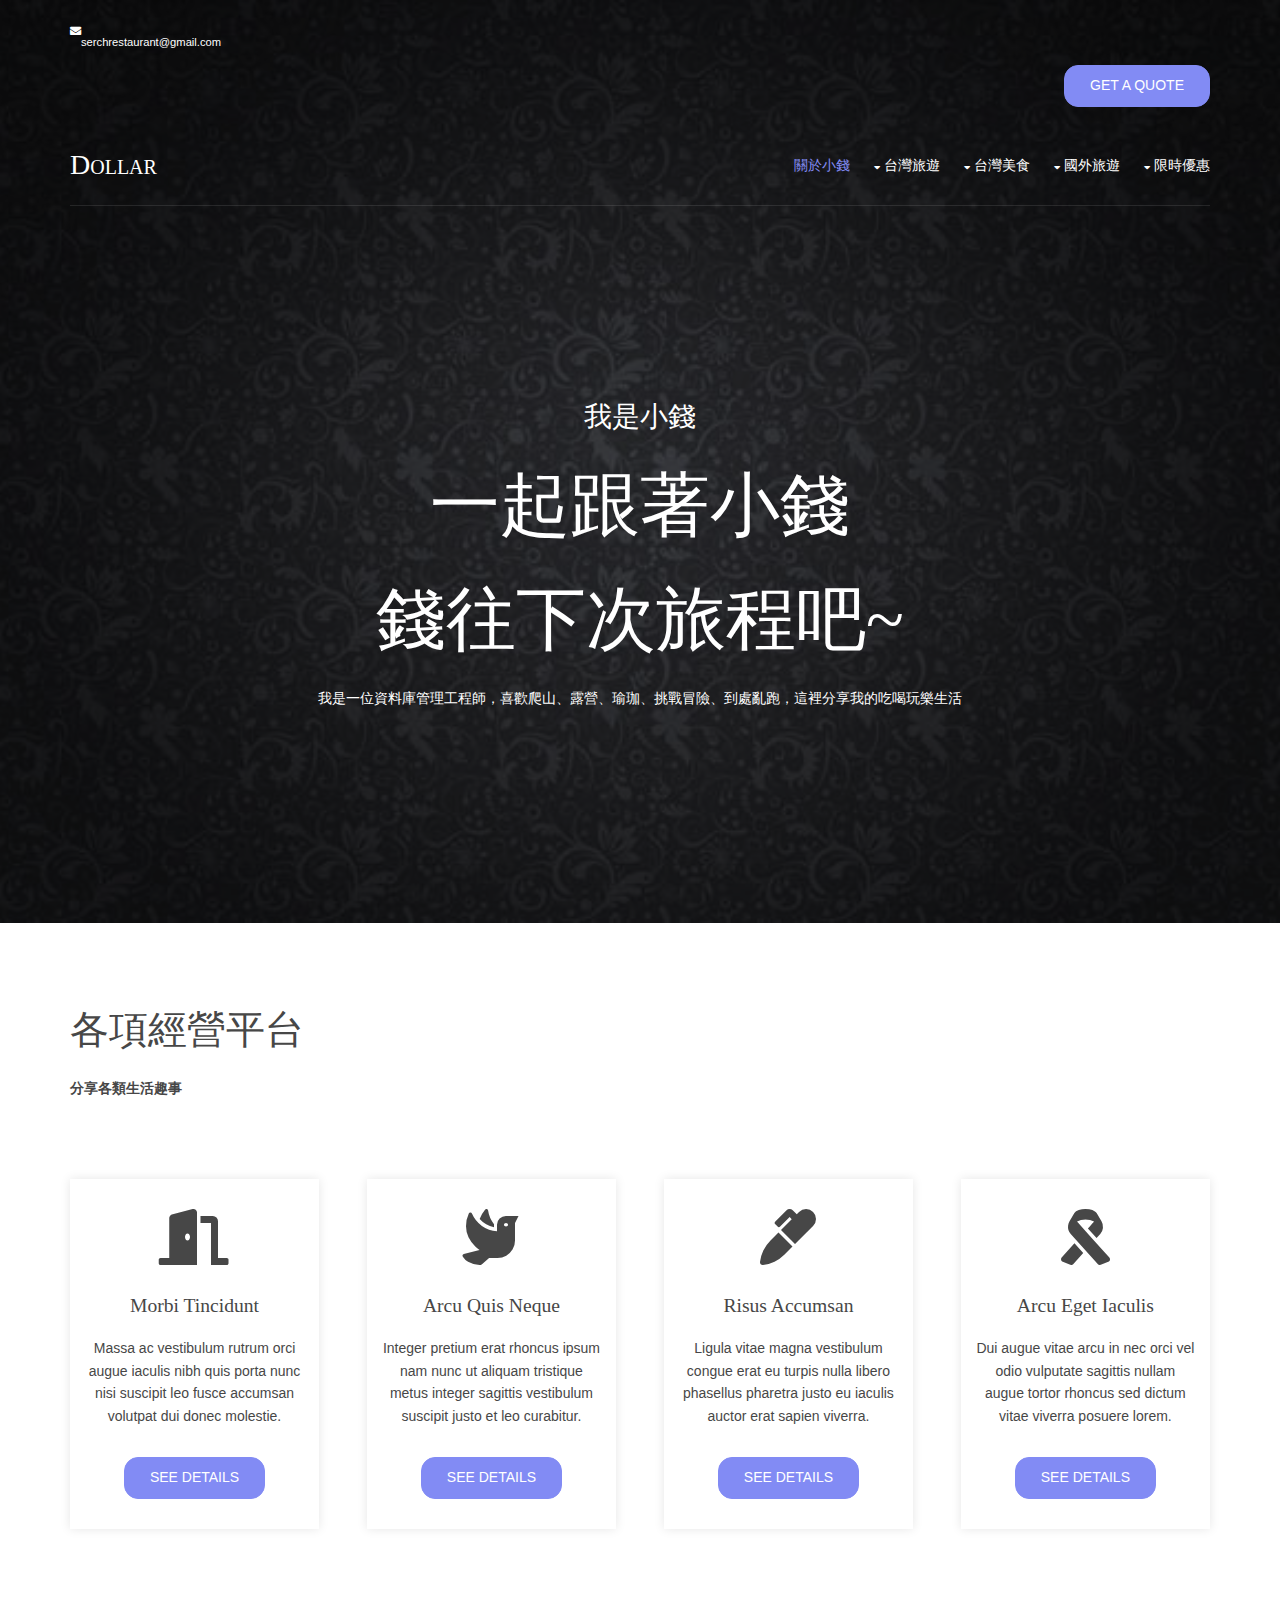
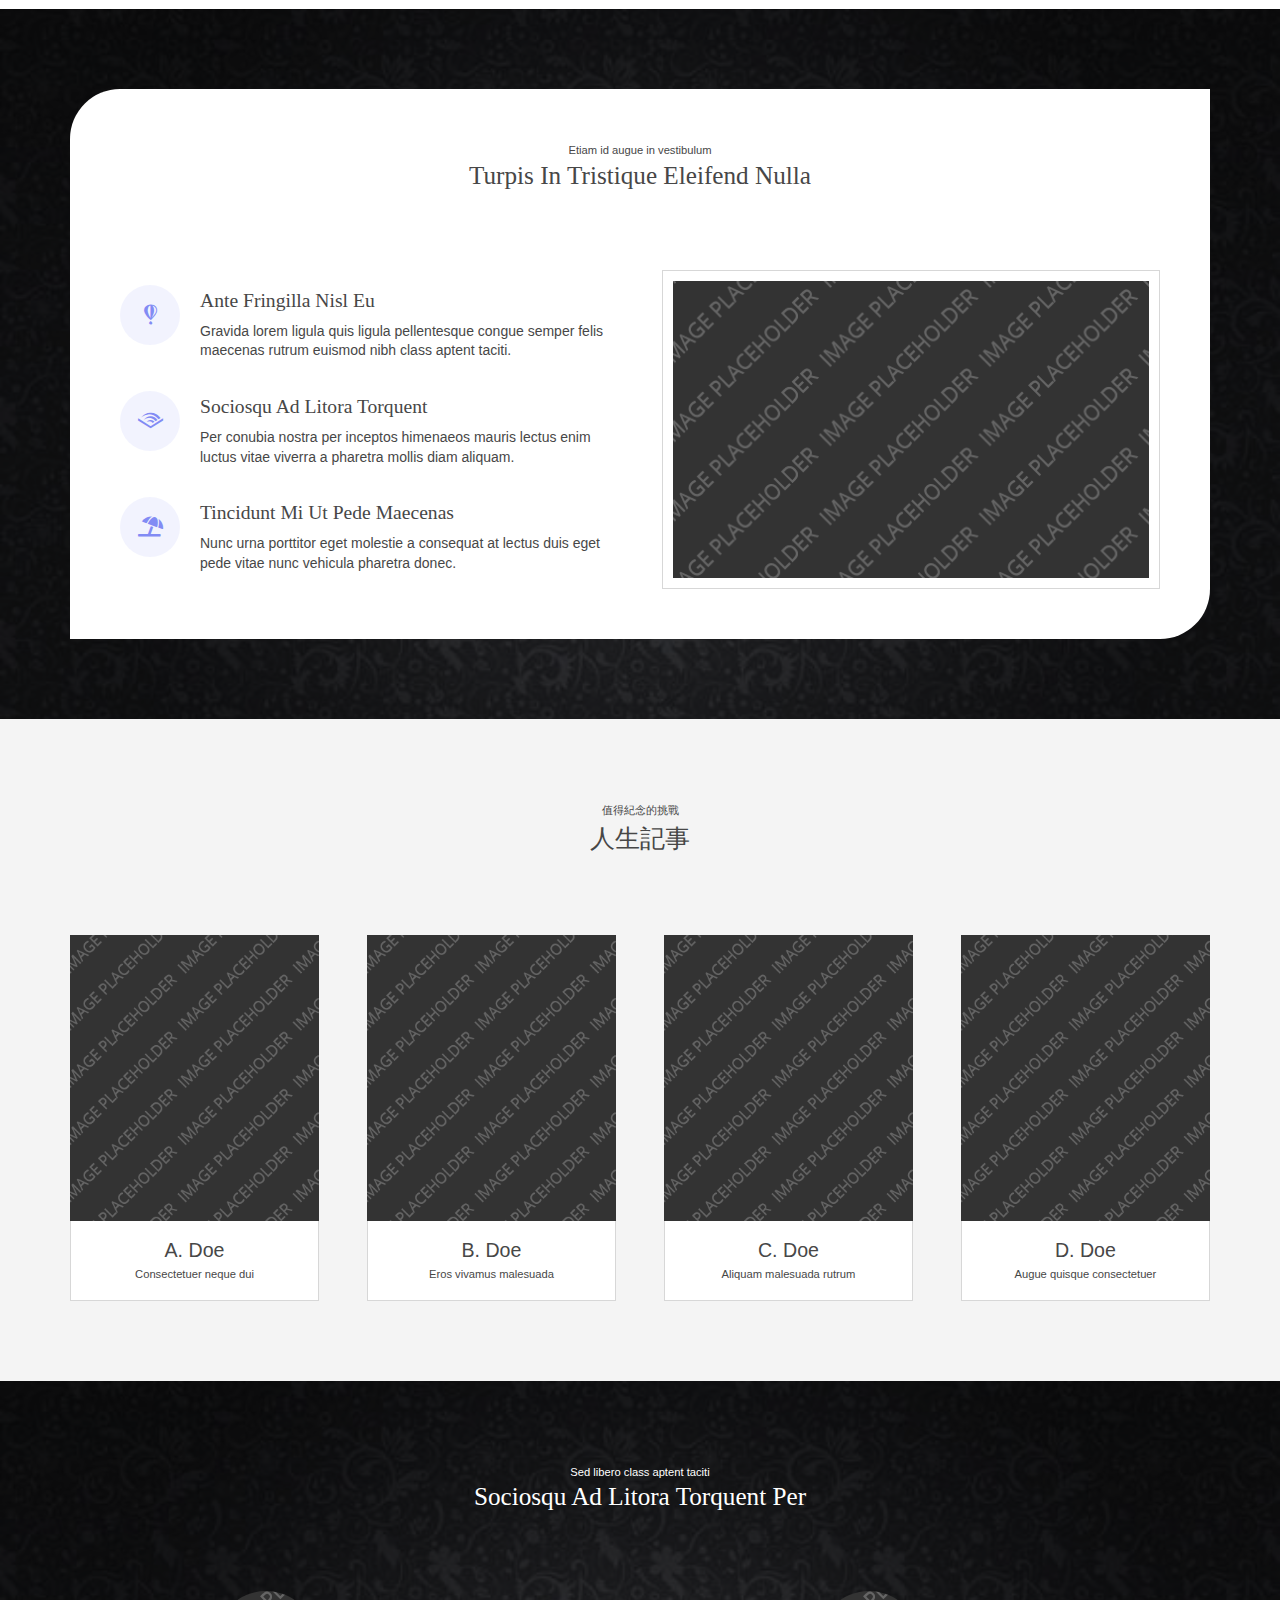
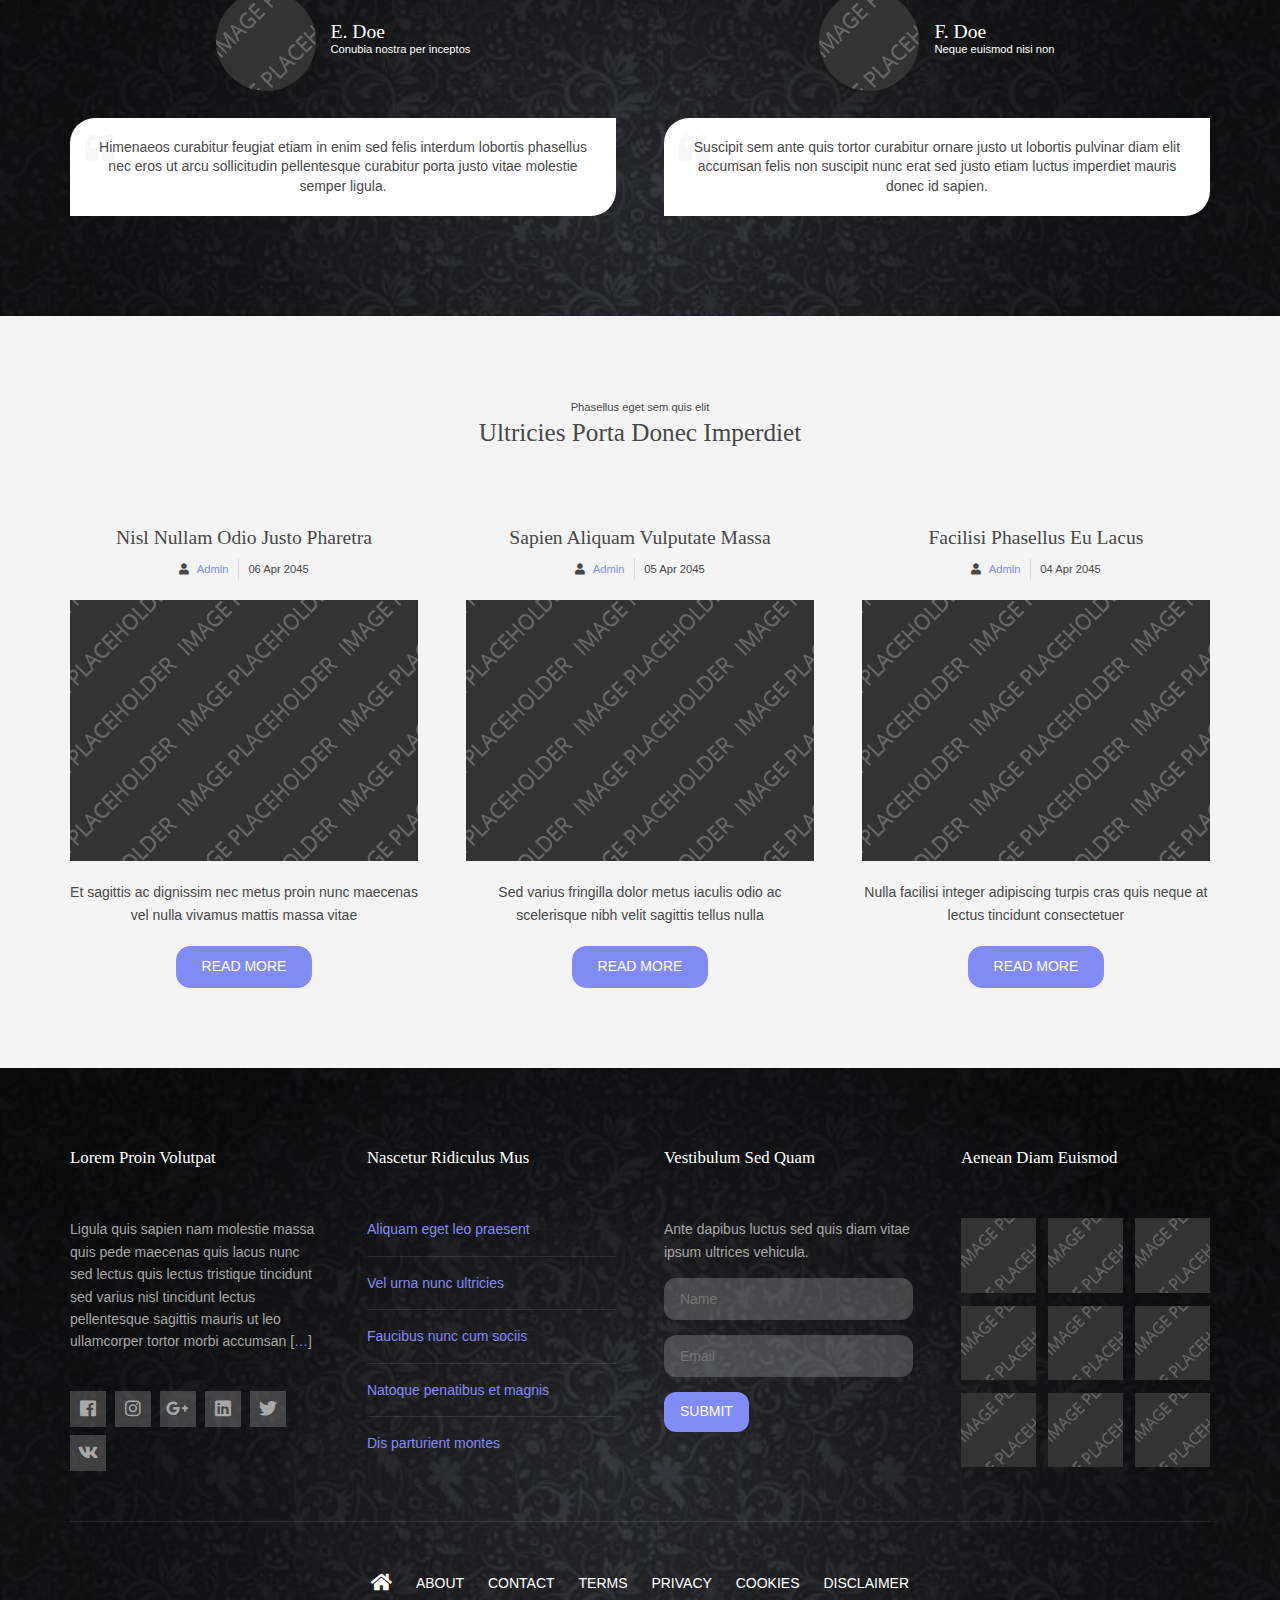
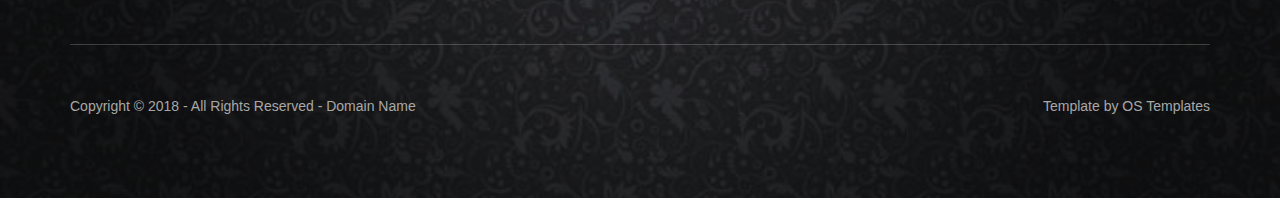
==== index.html @ 734733ab "mail小寫" ====
<!DOCTYPE html>
<!--
Template Name: Yammoe
Author: <a href="https://www.os-templates.com/">OS Templates</a>
Author URI: https://www.os-templates.com/
Copyright: OS-Templates.com
Licence: Free to use under our free template licence terms
Licence URI: https://www.os-templates.com/template-terms
-->
<html lang="">
<!-- To declare your language - read more here: https://www.w3.org/International/questions/qa-html-language-declarations -->
<head>
<title>Dollar</title>
<meta charset="utf-8">
<meta name="viewport" content="width=device-width, initial-scale=1.0, maximum-scale=1.0, user-scalable=no">
<link href="layout/styles/layout.css" rel="stylesheet" type="text/css" media="all">
</head>
<body id="top">
<!-- ################################################################################################ -->
<!-- ################################################################################################ -->
<!-- ################################################################################################ -->
<!-- Top Background Image Wrapper -->
<div class="bgded overlay" style="background-image:url('images/demo/backgrounds/01.png');"> 
  <!-- ################################################################################################ -->
  <div class="wrapper row0">
    <div id="topbar" class="hoc clear"> 
      <!-- ################################################################################################ -->
      <p class="fl_left nospace"><i class="fas fa-envelope"></i> <p style="text-transform:lowercase;">serchrestaurant@gmail.com</p>
      <p class="fl_right nospace"><a class="btn" href="#">Get A Quote</a></p>
      <!-- ################################################################################################ -->
    </div>
  </div>
  <!-- ################################################################################################ -->
  <!-- ################################################################################################ -->
  <!-- ################################################################################################ -->
  <div class="wrapper row1">
    <header id="header" class="hoc clear">
      <div id="logo" class="fl_left"> 
        <!-- ################################################################################################ -->
        <h1><a href="index.html">Dollar</a></h1>
        <!-- ################################################################################################ -->
      </div>
      <nav id="mainav" class="fl_right"> 
        <!-- ################################################################################################ -->
        <ul class="clear">
          <li class="active"><a href="index.html">關於小錢</a></li>
          <li><a class="drop" href="#">台灣旅遊</a>
            <ul>
              <li><a href="pages/gallery.html">Gallery</a></li>
              <li><a href="pages/full-width.html">Full Width</a></li>
              <li><a href="pages/sidebar-left.html">Sidebar Left</a></li>
              <li><a href="pages/sidebar-right.html">Sidebar Right</a></li>
              <li><a href="pages/basic-grid.html">Basic Grid</a></li>
              <li><a href="pages/font-icons.html">Font Icons</a></li>
            </ul>
          </li>
          <li><a class="drop" href="#">台灣美食</a>
            <ul>
              <li><a href="pages/gallery.html">Gallery</a></li>
              <li><a href="pages/full-width.html">Full Width</a></li>
              <li><a href="pages/sidebar-left.html">Sidebar Left</a></li>
              <li><a href="pages/sidebar-right.html">Sidebar Right</a></li>
              <li><a href="pages/basic-grid.html">Basic Grid</a></li>
              <li><a href="pages/font-icons.html">Font Icons</a></li>
            </ul>
          </li>
          <li><a class="drop" href="#">國外旅遊</a>
            <ul>
              <li><a href="pages/gallery.html">Gallery</a></li>
              <li><a href="pages/full-width.html">Full Width</a></li>
              <li><a href="pages/sidebar-left.html">Sidebar Left</a></li>
              <li><a href="pages/sidebar-right.html">Sidebar Right</a></li>
              <li><a href="pages/basic-grid.html">Basic Grid</a></li>
              <li><a href="pages/font-icons.html">Font Icons</a></li>
            </ul>
          </li>
          <li><a class="drop" href="#">限時優惠</a>
            <ul>
              <li><a href="#">Level 2</a></li>
              <li><a class="drop" href="#">Level 2 + Drop</a>
                <ul>
                  <li><a href="#">Level 3</a></li>
                  <li><a href="#">Level 3</a></li>
                  <li><a href="#">Level 3</a></li>
                </ul>
              </li>
              <li><a href="#">Level 2</a></li>
            </ul>
          </li>
          
        </ul>
        <!-- ################################################################################################ -->
      </nav>
    </header>
  </div>
  <!-- ################################################################################################ -->
  <!-- ################################################################################################ -->
  <!-- ################################################################################################ -->
  <div id="pageintro" class="hoc clear"> 
    <!-- ################################################################################################ -->
    <article>
      <p>我是小錢</p>
      <h2 class="heading">一起跟著小錢</h2>
      <h2 class="heading">錢往下次旅程吧~</h2>
      <p>我是一位資料庫管理工程師，喜歡爬山、露營、瑜珈、挑戰冒險、到處亂跑，這裡分享我的吃喝玩樂生活</p>
      
    </article>
    <!-- ################################################################################################ -->
  </div>
  <!-- ################################################################################################ -->
</div>
<!-- End Top Background Image Wrapper -->
<!-- ################################################################################################ -->
<!-- ################################################################################################ -->
<!-- ################################################################################################ -->
<div class="wrapper row3">
  <main class="hoc container clear"> 
    <!-- main body -->
    <!-- ################################################################################################ -->
    <section id="services">
      <h6 class="heading font-x3">各項經營平台</h6>
      <p class="btmspace-80 bold">分享各類生活趣事</p>
      <ul class="nospace group">
        <li class="one_quarter">
          <article><i class="fas fa-door-open fa-4x"></i>
            <h6 class="heading">Morbi tincidunt</h6>
            <p>Massa ac vestibulum rutrum orci augue iaculis nibh quis porta nunc nisi suscipit leo fusce accumsan volutpat dui donec molestie.</p>
            <footer><a class="btn" href="#">See Details</a></footer>
          </article>
        </li>
        <li class="one_quarter">
          <article><i class="fas fa-dove fa-4x"></i>
            <h6 class="heading">Arcu quis neque</h6>
            <p>Integer pretium erat rhoncus ipsum nam nunc ut aliquam tristique metus integer sagittis vestibulum suscipit justo et leo curabitur.</p>
            <footer><a class="btn" href="#">See Details</a></footer>
          </article>
        </li>
        <li class="one_quarter">
          <article><i class="fas fa-marker fa-4x"></i>
            <h6 class="heading">Risus accumsan</h6>
            <p>Ligula vitae magna vestibulum congue erat eu turpis nulla libero phasellus pharetra justo eu iaculis auctor erat sapien viverra.</p>
            <footer><a class="btn" href="#">See Details</a></footer>
          </article>
        </li>
        <li class="one_quarter">
          <article><i class="fas fa-ribbon fa-4x"></i>
            <h6 class="heading">Arcu eget iaculis</h6>
            <p>Dui augue vitae arcu in nec orci vel odio vulputate sagittis nullam augue tortor rhoncus sed dictum vitae viverra posuere lorem.</p>
            <footer><a class="btn" href="#">See Details</a></footer>
          </article>
        </li>
      </ul>
    </section>
    <!-- ################################################################################################ -->
    <!-- / main body -->
    <div class="clear"></div>
  </main>
</div>
<!-- ################################################################################################ -->
<!-- ################################################################################################ -->
<!-- ################################################################################################ -->
<div class="bgded overlay" style="background-image:url('images/demo/backgrounds/01.png');">
  <section class="hoc container clear">
    <div class="points group"> 
      <!-- ################################################################################################ -->
      <div class="sectiontitle">
        <p class="nospace font-xs">Etiam id augue in vestibulum</p>
        <h6 class="heading font-x2">Turpis in tristique eleifend nulla</h6>
      </div>
      <figure class="one_half first">
        <ul class="nospace clear">
          <li><a href="#"><i class="fab fa-fly"></i></a>
            <h6 class="heading">Ante fringilla nisl eu</h6>
            <p>Gravida lorem ligula quis ligula pellentesque congue semper felis maecenas rutrum euismod nibh class aptent taciti.</p>
          </li>
          <li><a href="#"><i class="fab fa-audible"></i></a>
            <h6 class="heading">Sociosqu ad litora torquent</h6>
            <p>Per conubia nostra per inceptos himenaeos mauris lectus enim luctus vitae viverra a pharetra mollis diam aliquam.</p>
          </li>
          <li><a href="#"><i class="fas fa-umbrella-beach"></i></a>
            <h6 class="heading">Tincidunt mi ut pede maecenas</h6>
            <p>Nunc urna porttitor eget molestie a consequat at lectus duis eget pede vitae nunc vehicula pharetra donec.</p>
          </li>
        </ul>
      </figure>
      <div class="one_half"><a class="imgover" href="#"><img class="borderedbox inspace-10" src="images/demo/480x300.png" alt=""></a></div>
      <!-- ################################################################################################ -->
    </div>
  </section>
</div>
<!-- ################################################################################################ -->
<!-- ################################################################################################ -->
<!-- ################################################################################################ -->
<div class="wrapper row2">
  <section class="hoc container clear"> 
    <!-- ################################################################################################ -->
    <div class="sectiontitle">
      <p class="nospace font-xs">值得紀念的挑戰</p>
      <h6 class="heading font-x2">人生記事</h6>
    </div>
    <ul class="nospace group team sd-third">
      <li class="one_quarter first">
        <figure><a class="imgover" href="#"><img src="images/demo/348x400.png" alt=""></a>
          <figcaption><strong>A. Doe</strong> <em>Consectetuer neque dui</em></figcaption>
        </figure>
      </li>
      <li class="one_quarter">
        <figure><a class="imgover" href="#"><img src="images/demo/348x400.png" alt=""></a>
          <figcaption><strong>B. Doe</strong> <em>Eros vivamus malesuada</em></figcaption>
        </figure>
      </li>
      <li class="one_quarter">
        <figure><a class="imgover" href="#"><img src="images/demo/348x400.png" alt=""></a>
          <figcaption><strong>C. Doe</strong> <em>Aliquam malesuada rutrum</em></figcaption>
        </figure>
      </li>
      <li class="one_quarter">
        <figure><a class="imgover" href="#"><img src="images/demo/348x400.png" alt=""></a>
          <figcaption><strong>D. Doe</strong> <em>Augue quisque consectetuer</em></figcaption>
        </figure>
      </li>
    </ul>
    <!-- ################################################################################################ -->
  </section>
</div>
<!-- ################################################################################################ -->
<!-- ################################################################################################ -->
<!-- ################################################################################################ -->
<div class="bgded overlay" style="background-image:url('images/demo/backgrounds/01.png');">
  <section id="testimonials" class="hoc container clear"> 
    <!-- ################################################################################################ -->
    <div class="sectiontitle">
      <p class="nospace font-xs">Sed libero class aptent taciti</p>
      <h6 class="heading font-x2">Sociosqu ad litora torquent per</h6>
    </div>
    <article class="one_half first">
      <figure class="clear"><img src="images/demo/100x100.png" alt="">
        <figcaption>
          <h6 class="heading">E. Doe</h6>
          <em>Conubia nostra per inceptos</em></figcaption>
      </figure>
      <blockquote>Himenaeos curabitur feugiat etiam in enim sed felis interdum lobortis phasellus nec eros ut arcu sollicitudin pellentesque curabitur porta justo vitae molestie semper ligula.</blockquote>
    </article>
    <article class="one_half">
      <figure class="clear"><img src="images/demo/100x100.png" alt="">
        <figcaption>
          <h6 class="heading">F. Doe</h6>
          <em>Neque euismod nisi non</em></figcaption>
      </figure>
      <blockquote>Suscipit sem ante quis tortor curabitur ornare justo ut lobortis pulvinar diam elit accumsan felis non suscipit nunc erat sed justo etiam luctus imperdiet mauris donec id sapien.</blockquote>
    </article>
    <!-- ################################################################################################ -->
  </section>
</div>
<!-- ################################################################################################ -->
<!-- ################################################################################################ -->
<!-- ################################################################################################ -->
<div class="wrapper row2">
  <section class="hoc container clear"> 
    <!-- ################################################################################################ -->
    <div class="sectiontitle">
      <p class="nospace font-xs">Phasellus eget sem quis elit</p>
      <h6 class="heading font-x2">Ultricies porta donec imperdiet</h6>
    </div>
    <ul id="latest" class="nospace group sd-third">
      <li class="one_third first">
        <article>
          <h6 class="heading">Nisl nullam odio justo pharetra</h6>
          <ul class="nospace meta clear">
            <li><i class="fas fa-user"></i> <a href="#">Admin</a></li>
            <li>
              <time datetime="2045-04-06T08:15+00:00">06 Apr 2045</time>
            </li>
          </ul>
          <figure><a class="imgover" href="#"><img src="images/demo/348x261.png" alt=""></a>
            <figcaption>
              <p>Et sagittis ac dignissim nec metus proin nunc maecenas vel nulla vivamus mattis massa vitae</p>
              <footer><a class="btn" href="#">Read More</a></footer>
            </figcaption>
          </figure>
        </article>
      </li>
      <li class="one_third">
        <article>
          <h6 class="heading">Sapien aliquam vulputate massa</h6>
          <ul class="nospace meta clear">
            <li><i class="fas fa-user"></i> <a href="#">Admin</a></li>
            <li>
              <time datetime="2045-04-05T08:15+00:00">05 Apr 2045</time>
            </li>
          </ul>
          <figure><a class="imgover" href="#"><img src="images/demo/348x261.png" alt=""></a>
            <figcaption>
              <p>Sed varius fringilla dolor metus iaculis odio ac scelerisque nibh velit sagittis tellus nulla</p>
              <footer><a class="btn" href="#">Read More</a></footer>
            </figcaption>
          </figure>
        </article>
      </li>
      <li class="one_third">
        <article>
          <h6 class="heading">Facilisi phasellus eu lacus</h6>
          <ul class="nospace meta clear">
            <li><i class="fas fa-user"></i> <a href="#">Admin</a></li>
            <li>
              <time datetime="2045-04-04T08:15+00:00">04 Apr 2045</time>
            </li>
          </ul>
          <figure><a class="imgover" href="#"><img src="images/demo/348x261.png" alt=""></a>
            <figcaption>
              <p>Nulla facilisi integer adipiscing turpis cras quis neque at lectus tincidunt consectetuer</p>
              <footer><a class="btn" href="#">Read More</a></footer>
            </figcaption>
          </figure>
        </article>
      </li>
    </ul>
    <!-- ################################################################################################ -->
  </section>
</div>
<!-- ################################################################################################ -->
<!-- ################################################################################################ -->
<!-- ################################################################################################ -->
<!-- Bottom Background Image Wrapper -->
<div class="bgded overlay" style="background-image:url('images/demo/backgrounds/01.png');"> 
  <!-- ################################################################################################ -->
  <div class="wrapper row4">
    <footer id="footer" class="hoc clear"> 
      <!-- ################################################################################################ -->
      <div class="group btmspace-50">
        <div class="one_quarter first">
          <h6 class="heading">Lorem proin volutpat</h6>
          <p>Ligula quis sapien nam molestie massa quis pede maecenas quis lacus nunc sed lectus quis lectus tristique tincidunt sed varius nisl tincidunt lectus pellentesque sagittis mauris ut leo ullamcorper tortor morbi accumsan [<a href="#">&hellip;</a>]</p>
          <ul class="faico clear">
            <li><a class="faicon-facebook" href="https://www.facebook.com/dollareat"><i class="fab fa-facebook"></i></a></li>
            <li><a class="faicon-facebook" href="https://www.instagram.com/dollar_eat"><i class="fab fa-instagram"></i></a></li>
            <li><a class="faicon-google-plus" href="#"><i class="fab fa-google-plus-g"></i></a></li>
            <li><a class="faicon-linkedin" href="#"><i class="fab fa-linkedin"></i></a></li>
            <li><a class="faicon-twitter" href="#"><i class="fab fa-twitter"></i></a></li>
            <li><a class="faicon-vk" href="#"><i class="fab fa-vk"></i></a></li>
          </ul>
        </div>
        <div class="one_quarter">
          <h6 class="heading">Nascetur ridiculus mus</h6>
          <ul class="nospace linklist">
            <li><a href="#">Aliquam eget leo praesent</a></li>
            <li><a href="#">Vel urna nunc ultricies</a></li>
            <li><a href="#">Faucibus nunc cum sociis</a></li>
            <li><a href="#">Natoque penatibus et magnis</a></li>
            <li><a href="#">Dis parturient montes</a></li>
          </ul>
        </div>
        <div class="one_quarter">
          <h6 class="heading">Vestibulum sed quam</h6>
          <p class="nospace btmspace-15">Ante dapibus luctus sed quis diam vitae ipsum ultrices vehicula.</p>
          <form action="#" method="post">
            <fieldset>
              <legend>Newsletter:</legend>
              <input class="btmspace-15" type="text" value="" placeholder="Name">
              <input class="btmspace-15" type="text" value="" placeholder="Email">
              <button class="btn" type="submit" value="submit">Submit</button>
            </fieldset>
          </form>
        </div>
        <div class="one_quarter">
          <h6 class="heading">Aenean diam euismod</h6>
          <ul class="nospace clear latestimg">
            <li><a class="imgover" href="#"><img src="images/demo/100x100.png" alt=""></a></li>
            <li><a class="imgover" href="#"><img src="images/demo/100x100.png" alt=""></a></li>
            <li><a class="imgover" href="#"><img src="images/demo/100x100.png" alt=""></a></li>
            <li><a class="imgover" href="#"><img src="images/demo/100x100.png" alt=""></a></li>
            <li><a class="imgover" href="#"><img src="images/demo/100x100.png" alt=""></a></li>
            <li><a class="imgover" href="#"><img src="images/demo/100x100.png" alt=""></a></li>
            <li><a class="imgover" href="#"><img src="images/demo/100x100.png" alt=""></a></li>
            <li><a class="imgover" href="#"><img src="images/demo/100x100.png" alt=""></a></li>
            <li><a class="imgover" href="#"><img src="images/demo/100x100.png" alt=""></a></li>
          </ul>
        </div>
      </div>
      <!-- ################################################################################################ -->
      <hr class="btmspace-50">
      <!-- ################################################################################################ -->
      <nav>
        <ul class="nospace">
          <li><a href="index.html"><i class="fas fa-lg fa-home"></i></a></li>
          <li><a href="#">About</a></li>
          <li><a href="#">Contact</a></li>
          <li><a href="#">Terms</a></li>
          <li><a href="#">Privacy</a></li>
          <li><a href="#">Cookies</a></li>
          <li><a href="#">Disclaimer</a></li>
        </ul>
      </nav>
      <!-- ################################################################################################ -->
    </footer>
  </div>
  <!-- ################################################################################################ -->
  <!-- ################################################################################################ -->
  <!-- ################################################################################################ -->
  <div class="wrapper row5">
    <div id="copyright" class="hoc clear"> 
      <!-- ################################################################################################ -->
      <p class="fl_left">Copyright &copy; 2018 - All Rights Reserved - <a href="#">Domain Name</a></p>
      <p class="fl_right">Template by <a target="_blank" href="https://www.os-templates.com/" title="Free Website Templates">OS Templates</a></p>
      <!-- ################################################################################################ -->
    </div>
  </div>
  <!-- ################################################################################################ -->
</div>
<!-- End Bottom Background Image Wrapper -->
<!-- ################################################################################################ -->
<!-- ################################################################################################ -->
<!-- ################################################################################################ -->
<a id="backtotop" href="#top"><i class="fas fa-chevron-up"></i></a>
<!-- JAVASCRIPTS -->
<script src="layout/scripts/jquery.min.js"></script>
<script src="layout/scripts/jquery.backtotop.js"></script>
<script src="layout/scripts/jquery.mobilemenu.js"></script>
</body>
</html>
---- layout/styles/layout.css ----
@charset "utf-8";
/*
Template Name: Yammoe
Author: <a href="https://www.os-templates.com/">OS Templates</a>
Author URI: https://www.os-templates.com/
Copyright: OS-Templates.com
Licence: Free to use under our free template licence terms
Licence URI: https://www.os-templates.com/template-terms
File: Layout CSS
*/

@import url("fontawesome-free/css/all.css");
@import url("framework.css");

/* Rows
--------------------------------------------------------------------------------------------------------------- */
.row0, .row0 a{}
.row1, .row1 a{}
.row2, .row2 a{}
.row3, .row3 a{}
.row4, .row4 a{}
.row5, .row5 a{}


/* Top Bar
--------------------------------------------------------------------------------------------------------------- */
#topbar{padding:20px 0; font-size:.8rem; text-transform:uppercase;}

#topbar ul li{display:inline-block; margin-right:15px;}
#topbar ul li:last-child{margin-right:0;}
#topbar i{line-height:normal;}


/* Header
--------------------------------------------------------------------------------------------------------------- */
#header{border-bottom:1px solid;}

#header #logo{margin:22px 0 0 0;}
#header #logo h1{margin:0; padding:0; font-size:2rem; font-variant:small-caps;}


/* Page Intro
--------------------------------------------------------------------------------------------------------------- */
#pageintro{padding:200px 0;}

#pageintro article{display:block; max-width:60%; margin:0 auto; text-transform:capitalize; text-align:center;}
#pageintro article p:first-of-type{margin:0 0 30px 0; padding:0; font-size:2rem;}
#pageintro .heading{font-size:5rem;}
#pageintro footer{margin-top:50px;}
#pageintro footer .btn{padding:14px 25px 16px; font-size:1.2rem;}


/* Content Area
--------------------------------------------------------------------------------------------------------------- */
.container{padding:80px 0;}

/* Content */
.container .content{}

.sectiontitle{display:block; max-width:55%; margin:0 auto 80px; text-align:center;}
.sectiontitle *{margin:0;}

/* Services - can be more than four */
#services{}
#services li{margin-bottom:50px;}
#services li:nth-last-child(-n+4){margin-bottom:0;}/* Removes bottom margin from the last line of items - margin is restored in the media queries when items stack */
#services li:nth-child(4n+1){margin-left:0; clear:left;}/* Removes the need to add class="first" */
#services article{display:block; padding:30px 15px; text-align:center;}
#services article *{}
#services article i{margin-bottom:30px;}
#services article .heading{}
#services article p{margin-bottom:30px;}

/* Team */
.team{}
.team li:last-child{margin-bottom:0;}/* Used when elements stack in small viewports */
.team figure{display:block; text-align:center;}
.team figure *{margin:0; padding:0;}
.team figure a{}
.team figure img{}
.team figure figcaption{padding:20px 10px; line-height:1; border:solid; border-width:0 1px 1px 1px;}
.team figure strong{display:block; margin-bottom:8px; font-size:1.4rem; font-weight:400;}
.team figure em{display:block; font-style:normal; font-size:.8rem;}

/* Points */
.points{padding:50px; border-radius:50px 0;}
.points ul{padding-top:15px;}
.points li{position:relative; min-height:60px; margin:0 0 30px 0; padding:5px 0 0 80px; line-height:1;}
.points li:last-child{margin:0;}/* Used when elements stack in small viewports */
.points li i{position:absolute; top:0; left:0; width:60px; height:60px; line-height:60px; font-size:20px; text-align:center; border-radius:50%;}
.points li .heading{margin:0 0 10px 0;}
.points li p{margin:0; line-height:1.4rem;}

/* Testimonials */
#testimonials{}
#testimonials article{text-align:center;}
#testimonials article *{margin:0; padding:0;}
#testimonials article figure{display:inline-block; margin-bottom:20px;}
#testimonials article figure img{float:left; margin-right:15px; border-radius:50%;}
#testimonials article figure figcaption{float:left; margin-top:30px; font-size:1.4rem; text-align:left;}
#testimonials article figure figcaption .heading{font-size:1.4rem;}
#testimonials article figure figcaption em{display:block; margin-top:-5px; font-size:.8rem; font-style:normal;}
#testimonials article blockquote{margin-bottom:20px; padding:20px; border-radius:25px 0;}
#testimonials article blockquote::before{top:15px; left:15px; font-size:30px; line-height:30px;}

/* Latest */
#latest{}
#latest > li:last-child{margin-bottom:0;}/* Used when elements stack in small viewports */
#latest article{text-align:center;}
#latest article .heading{margin:0 0 8px 0;}
#latest article .meta{display:block; margin:0 0 20px 0;}
#latest article .meta li{display:inline-block; margin-right:5px; padding-right:10px; border-right:1px solid red; font-size:.8rem;}
#latest article .meta li:last-child{margin-right:0; padding-right:0; border-right:none;}
#latest article .meta li i{margin-right:5px;}
#latest article figure{}
#latest article figure > a{margin-bottom:20px;}
#latest article figure figcaption{}
#latest article figure figcaption p{margin:0 0 20px 0;}
#latest article figure figcaption footer{}

/* Comments */
#comments ul{margin:0 0 40px 0; padding:0; list-style:none;}
#comments li{margin:0 0 10px 0; padding:15px;}
#comments .avatar{float:right; margin:0 0 10px 10px; padding:3px; border:1px solid;}
#comments address{font-weight:bold;}
#comments time{font-size:smaller;}
#comments .comcont{display:block; margin:0; padding:0;}
#comments .comcont p{margin:10px 5px 10px 0; padding:0;}

#comments form{display:block; width:100%;}
#comments input, #comments textarea{width:100%; padding:10px; border:1px solid;}
#comments textarea{overflow:auto;}
#comments div{margin-bottom:15px;}
#comments input[type="submit"], #comments input[type="reset"]{display:inline-block; width:auto; min-width:150px; margin:0; padding:8px 5px; cursor:pointer;}

/* Sidebar */
.container .sidebar{}

.sidebar .sdb_holder{margin-bottom:50px;}
.sidebar .sdb_holder:last-child{margin-bottom:0;}


/* Footer
--------------------------------------------------------------------------------------------------------------- */
#footer{padding:80px 0 50px;}

#footer .heading{margin-bottom:50px; font-size:1.2rem;}
#footer p + .faico{margin-top:30px;}

#footer input, #footer button{border:1px solid;}
#footer input{display:block; width:100%; padding:12px 15px;}
#footer button{padding:10px 15px 12px; font-size:1rem;}

#footer .linklist li{display:block; margin-bottom:15px; padding:0 0 15px 0; border-bottom:1px solid;}
#footer .linklist li:last-child{margin:0; padding:0; border:none;}
#footer .linklist li::before, #footer .linklist li::after{display:table; content:"";}
#footer .linklist li, #footer .linklist li::after{clear:both;}

#footer .latestimg{}
#footer .latestimg > li{display:inline-block; float:left; width:30%; margin:0 0 5% 5%;}
#footer .latestimg > li:nth-last-child(-n+3){margin-bottom:0;}/* Removes bottom margin from the last three items - margin is restored in the media queries when items stack */
#footer .latestimg > li:nth-child(3n+1){margin-left:0; clear:left;}/* Removes the need to add class="first" */
#footer .latestimg > li img{width:100%;}/* Force the image to resize to take the full space - may have to be changed for tablets, depends on personal preference */
#footer .latestimg > li a.imgover{display:block;}

#footer nav{display:block; text-align:center; text-transform:uppercase;}
#footer nav li{display:inline; margin-right:20px;}
#footer nav li:last-child{margin-right:0;}


/* Copyright
--------------------------------------------------------------------------------------------------------------- */
#copyright{padding:50px 0 80px; border-top:1px solid;}
#copyright *{margin:0; padding:0;}


/* Add roundness to certain items
Settings are all different due to the optical similarity needed for different sized elements
Delete this section if roundness is not wanted / required
--------------------------------------------------------------------------------------------------------------- */
.btn{border-radius:14px;}
#footer input, #footer button{border-radius:12px;}


/* Transition Fade
This gives a smooth transition to "ALL" elements used in the layout - other than the navigation form used in mobile devices
If you don't want it to fade all elements, you have to list the ones you want to be faded individually
Delete it completely to stop fading
--------------------------------------------------------------------------------------------------------------- */
*, *::before, *::after{transition:all .3s ease-in-out;}
#mainav form *{transition:none !important;}


/* ------------------------------------------------------------------------------------------------------------ */
/* ------------------------------------------------------------------------------------------------------------ */
/* ------------------------------------------------------------------------------------------------------------ */
/* ------------------------------------------------------------------------------------------------------------ */
/* ------------------------------------------------------------------------------------------------------------ */


/* Navigation
--------------------------------------------------------------------------------------------------------------- */
nav ul, nav ol{margin:0; padding:0; list-style:none;}

#mainav, #breadcrumb, .sidebar nav{line-height:normal;}
#mainav .drop::after, #mainav li li .drop::after, #breadcrumb li a::after, .sidebar nav a::after{position:absolute; font-family:"Font Awesome 5 Free"; font-weight:900; font-size:10px; line-height:10px;}

/* Top Navigation */
#mainav{}
#mainav ul{text-transform:uppercase;}
#mainav ul ul{position:absolute; width:180px; text-transform:none; z-index:9999;}
#mainav ul ul ul{left:180px; top:0;}
#mainav li{display:inline-block; position:relative; margin:0 15px 0 0; padding:0;}
#mainav li:last-child{margin-right:0;}
#mainav li li{width:100%; margin:0;}
#mainav li a{display:block; padding:30px 0;}
#mainav li li a{border:solid; border-width:0 0 1px 0;}
#mainav .drop{padding-left:15px;}
#mainav li li a, #mainav li li .drop{display:block; margin:0; padding:10px 15px;}
#mainav .drop::after, #mainav li li .drop::after{content:"\f0d7";}
#mainav .drop::after{top:35px; left:5px;}
#mainav li li .drop::after{top:15px; left:5px;}
#mainav ul ul{visibility:hidden; opacity:0;}
#mainav ul li:hover > ul{visibility:visible; opacity:1;}

#mainav form{display:none; width:100%; margin:0; padding:0;}
#mainav form select, #mainav form select option{display:block; cursor:pointer; outline:none;}
#mainav form select{width:100%; padding:5px; border:1px solid;}
#mainav form select option{margin:5px; padding:0; border:none;}

/* Breadcrumb */
#breadcrumb{padding:150px 0 30px; text-align:right;}
#breadcrumb ul{margin:0; padding:0; list-style:none; text-transform:uppercase;}
#breadcrumb li{display:inline-block; margin:0 6px 0 0; padding:0;}
#breadcrumb li a{display:block; position:relative; margin:0; padding:0 12px 0 0; font-size:12px;}
#breadcrumb li a::after{top:4px; right:0; content:"\f0da";}
#breadcrumb li:last-child a{margin:0; padding:0;}
#breadcrumb li:last-child a::after{display:none;}
#breadcrumb .heading{margin:0; font-size:2rem;}

/* Sidebar Navigation */
.sidebar nav{display:block; width:100%;}
.sidebar nav li{margin:0 0 3px 0; padding:0;}
.sidebar nav a{display:block; position:relative; margin:0; padding:5px 10px 5px 15px; text-decoration:none; border:solid; border-width:0 0 1px 0;}
.sidebar nav a::after{top:10px; left:5px; content:"\f0da";}
.sidebar nav ul ul a{padding-left:35px;}
.sidebar nav ul ul a::after{left:25px;}
.sidebar nav ul ul ul a{padding-left:55px;}
.sidebar nav ul ul ul a::after{left:45px;}

/* Pagination */
.pagination{display:block; width:100%; text-align:center; clear:both;}
.pagination li{display:inline-block; margin:0 2px 0 0;}
.pagination li:last-child{margin-right:0;}
.pagination a, .pagination strong{display:block; padding:8px 11px; border:1px solid; background-clip:padding-box; font-weight:normal;}

/* Back to Top */
#backtotop{z-index:999; display:inline-block; position:fixed; visibility:hidden; bottom:20px; right:20px; width:36px; height:36px; line-height:36px; font-size:16px; text-align:center; opacity:.2;}
#backtotop i{display:block; width:100%; height:100%; line-height:inherit;}
#backtotop.visible{visibility:visible; opacity:.5;}
#backtotop:hover{opacity:1;}


/* Tables
--------------------------------------------------------------------------------------------------------------- */
table, th, td{border:1px solid; border-collapse:collapse; vertical-align:top;}
table, th{table-layout:auto;}
table{width:100%; margin-bottom:15px;}
th, td{padding:5px 8px;}
td{border-width:0 1px;}


/* Gallery
--------------------------------------------------------------------------------------------------------------- */
#gallery{display:block; width:100%; margin-bottom:50px;}
#gallery figure figcaption{display:block; width:100%; clear:both;}
#gallery li{margin-bottom:30px;}


/* Font Awesome Social Icons
--------------------------------------------------------------------------------------------------------------- */
.faico{margin:0; padding:0; list-style:none;}
.faico li{display:inline-block; margin:8px 5px 0 0; padding:0; line-height:normal;}
.faico li:last-child{margin-right:0;}
.faico a{display:inline-block; width:36px; height:36px; line-height:36px; font-size:18px; text-align:center;}

.faico a{color:inherit; background-color:rgba(255,255,255,.2);}
.faico a:hover{color:#FFFFFF;}

.faicon-dribble:hover{background-color:#EA4C89;}
.faicon-facebook:hover{background-color:#3B5998;}
.faicon-google-plus:hover{background-color:#DB4A39;}
.faicon-linkedin:hover{background-color:#0E76A8;}
.faicon-twitter:hover{background-color:#00ACEE;}
.faicon-vk:hover{background-color:#4E658E;}


/* ------------------------------------------------------------------------------------------------------------ */
/* ------------------------------------------------------------------------------------------------------------ */
/* ------------------------------------------------------------------------------------------------------------ */
/* ------------------------------------------------------------------------------------------------------------ */
/* ------------------------------------------------------------------------------------------------------------ */


/* Colours
--------------------------------------------------------------------------------------------------------------- */
body{color:#A8A8A8; background-color:#202020/* Fallback incase a background image doesn't load */;}
a{color:#828BF4;}
a:active, a:focus{background:transparent !important;}/* IE10 + 11 Bugfix - prevents grey background */
hr, .borderedbox{border-color:#D7D7D7;}
label span{color:#FF0000; background-color:inherit;}
input:focus, textarea:focus, *:required:focus{border-color:#828BF4 !important;}

.overlay{color:#FFFFFF; background-color:inherit;}
.overlay::after{color:inherit; background-color:rgba(0,0,0,.55);}
.overlay.light{color:#474747;}
.overlay.light::after{background-color:rgba(255,255,255,.7);}

.btn, .btn.inverse:hover{color:#FFFFFF; background-color:#828BF4; border-color:#828BF4;}
.btn:hover, .btn.inverse{color:inherit; background-color:transparent; border-color:inherit;}

.imgover:hover::before{background-color:rgba(130,139,244,.3);/* #828BF4 */}
.imgover, .imgover:hover::after{color:#FFFFFF;}


/* Rows */
.row0, .row0 a{}
.row1, .row1 a{}
.row2{color:#474747; background-color:#F4F4F4;}
.row3{color:#474747; background-color:#FFFFFF;}
.row4{color:#A8A8A8;}
.row5, .row5 a{color:#A8A8A8;}


/* Header */
#header{border-color:rgba(255,255,255,.1);}
#header #logo a{color:inherit;}


/* Page Intro */
#pageintro{color:#FFFFFF;}


/* Content */
#services article{color:#474747; background-color:#FFFFFF; box-shadow:0px 0px 10px rgba(0,0,0,.1);}

.points{color:#474747; background-color:#FFFFFF;}
.points li a i{color:inherit; background-color:rgba(130,139,244,.1)/* #828BF4 */;}
.points li:hover a i{color:#FFFFFF; background-color:#828BF4;}

.team figure figcaption{color:#474747; background-color:#FFFFFF; border-color:#D7D7D7;}

#testimonials article blockquote{color:#474747; background-color:#FFFFFF;}
#testimonials article blockquote::before{color:rgba(0,0,0,.05);}

#latest article .meta li{border-color:rgba(0,0,0,.1);}


/* Footer */
#footer .heading{color:#FFFFFF;}
#footer hr, #footer .borderedbox, #footer .linklist li{border-color:rgba(255,255,255,.1);}

#footer input, #footer button{border-color:transparent;}
#footer input{color:#FFFFFF; background-color:rgba(255,255,255,.2);}
#footer input:focus{background-color:#828BF4;}
#footer button{color:#FFFFFF; background-color:#828BF4;}
#footer button:hover{color:inherit; background-color:transparent; border-color:inherit;}

#footer nav a{color:#FFFFFF;}
#footer nav a:hover{color:#828BF4;}


/* Copyright */
#copyright{border-color:rgba(255,255,255,.2);}


/* Navigation */
#mainav li a{color:inherit;}
#mainav .active a, #mainav a:hover, #mainav li:hover > a{color:#828BF4; background-color:inherit;}
#mainav li li a, #mainav .active li a{color:#FFFFFF; background-color:rgba(130,139,244,.5); border-color:rgba(130,139,244,.5);/* #828BF4 */}
#mainav li li:hover > a, #mainav .active .active > a{color:#FFFFFF; background-color:#828BF4;}
#mainav form select{color:#474747; background-color:#FFFFFF; border-color:#D7D7D7;}

#breadcrumb *{color:#FFFFFF; background-color:inherit;}
#breadcrumb li:last-child a{color:#828BF4;}

.container .sidebar nav a{color:inherit; border-color:#D7D7D7;}
.container .sidebar nav a:hover{color:#828BF4;}

.pagination a, .pagination strong{border-color:#D7D7D7;}
.pagination .current *{color:#FFFFFF; background-color:#828BF4;}

#backtotop{color:#FFFFFF; background-color:#828BF4;}


/* Tables + Comments */
table, th, td, #comments .avatar, #comments input, #comments textarea{border-color:#D7D7D7;}
th{color:#FFFFFF; background-color:#373737;}
tr, #comments li, #comments input[type="submit"], #comments input[type="reset"]{color:inherit; background-color:#FBFBFB;}
tr:nth-child(even), #comments li:nth-child(even){color:inherit; background-color:#F7F7F7;}
table a, #comments a{background-color:inherit;}


/* ------------------------------------------------------------------------------------------------------------ */
/* ------------------------------------------------------------------------------------------------------------ */
/* ------------------------------------------------------------------------------------------------------------ */
/* ------------------------------------------------------------------------------------------------------------ */
/* ------------------------------------------------------------------------------------------------------------ */


/* Media Queries
--------------------------------------------------------------------------------------------------------------- */
@-ms-viewport{width:device-width;}


/* Max Wrapper Width - Laptop, Desktop etc.
--------------------------------------------------------------------------------------------------------------- */
@media screen and (min-width:1140px){
	.hoc{max-width:1140px;}
}

@media screen and (min-width:978px) and (max-width:1140px){
	.hoc{max-width:95%;}
}


/* Mobile Devices
--------------------------------------------------------------------------------------------------------------- */
@media screen and (max-width:978px){
	.hoc{max-width:90%;}

	#topbar{}

	#header{padding:30px 0;}
	#header #logo{margin-top:0;}

	#mainav{}
	#mainav ul{display:none;}
	#mainav form{display:block; margin-top:2px;}

	#breadcrumb{}

	.container{}
	#comments input[type="reset"]{margin-top:10px;}
	.pagination li{display:inline-block; margin:0 5px 5px 0;}

	#footer{}

	#copyright{}
	#copyright p:first-of-type{margin-bottom:10px;}
}

@media screen and (max-width:750px){
	.imgl, .imgr{display:inline-block; float:none; margin:0 0 10px 0;}
	.fl_left, .fl_right{display:block; float:none;}
	.group .group > *:last-child, .clear .clear > *:last-child, .clear .group > *:last-child, .group .clear > *:last-child{margin-bottom:0;}/* Experimental - Needs more testing in different situations, stops double margin when stacking */
	.one_half, .one_third, .two_third, .one_quarter, .two_quarter, .three_quarter{display:block; float:none; width:auto; margin:0 0 30px 0;}

	#topbar, #header{text-align:center;}
	#header #logo{margin:0 0 15px 0;}

	#breadcrumb{text-align:left;}

	#pageintro article{max-width:none;}
	#pageintro .heading{margin-bottom:20px; font-size:2.5rem;}

	.sectiontitle{max-width:none;}
	.sd-third > li{max-width:348px;}/* Restrict the width to the one_third grid element in smaller devices */

	#services li:nth-last-child(-n+4){margin-bottom:50px;}
	#services li:last-child{margin-bottom:0;}
	.team li, #latest > li{margin:0 auto 50px;}
	.points ul{padding-top:0;}

	#footer{}
	#footer .latestimg > li, #footer .latestimg > li:nth-last-child(-n+3){display:inline-block; float:none; width:auto; margin:0 5% 5% 0;}
	#footer .latestimg > li:last-child{margin-bottom:0;}
	#footer .latestimg > li img{width:auto;}
}

@media screen and (max-width:450px){
	.points{padding:35px 25px; border-radius:25px 0;}
	.points li{padding:0;}
	.points li i{position:relative; top:inherit; left:inherit; margin-bottom:20px;}

	#testimonials article figure img{float:none; margin:0 0 20px 0;}
	#testimonials article figure figcaption{float:none; margin:0; text-align:center;}
}

/* Other
--------------------------------------------------------------------------------------------------------------- */
@media screen and (max-width:650px){
	.scrollable{display:block; width:100%; margin:0 0 30px 0; padding:0 0 15px 0; overflow:auto; overflow-x:scroll;}
	.scrollable table{margin:0; padding:0; white-space:nowrap;}

	.inline li{display:block; margin-bottom:10px;}
	.pushright li{margin-right:0;}

	.font-x2{font-size:1.6rem;}
	.font-x3{font-size:1.8rem;}
}
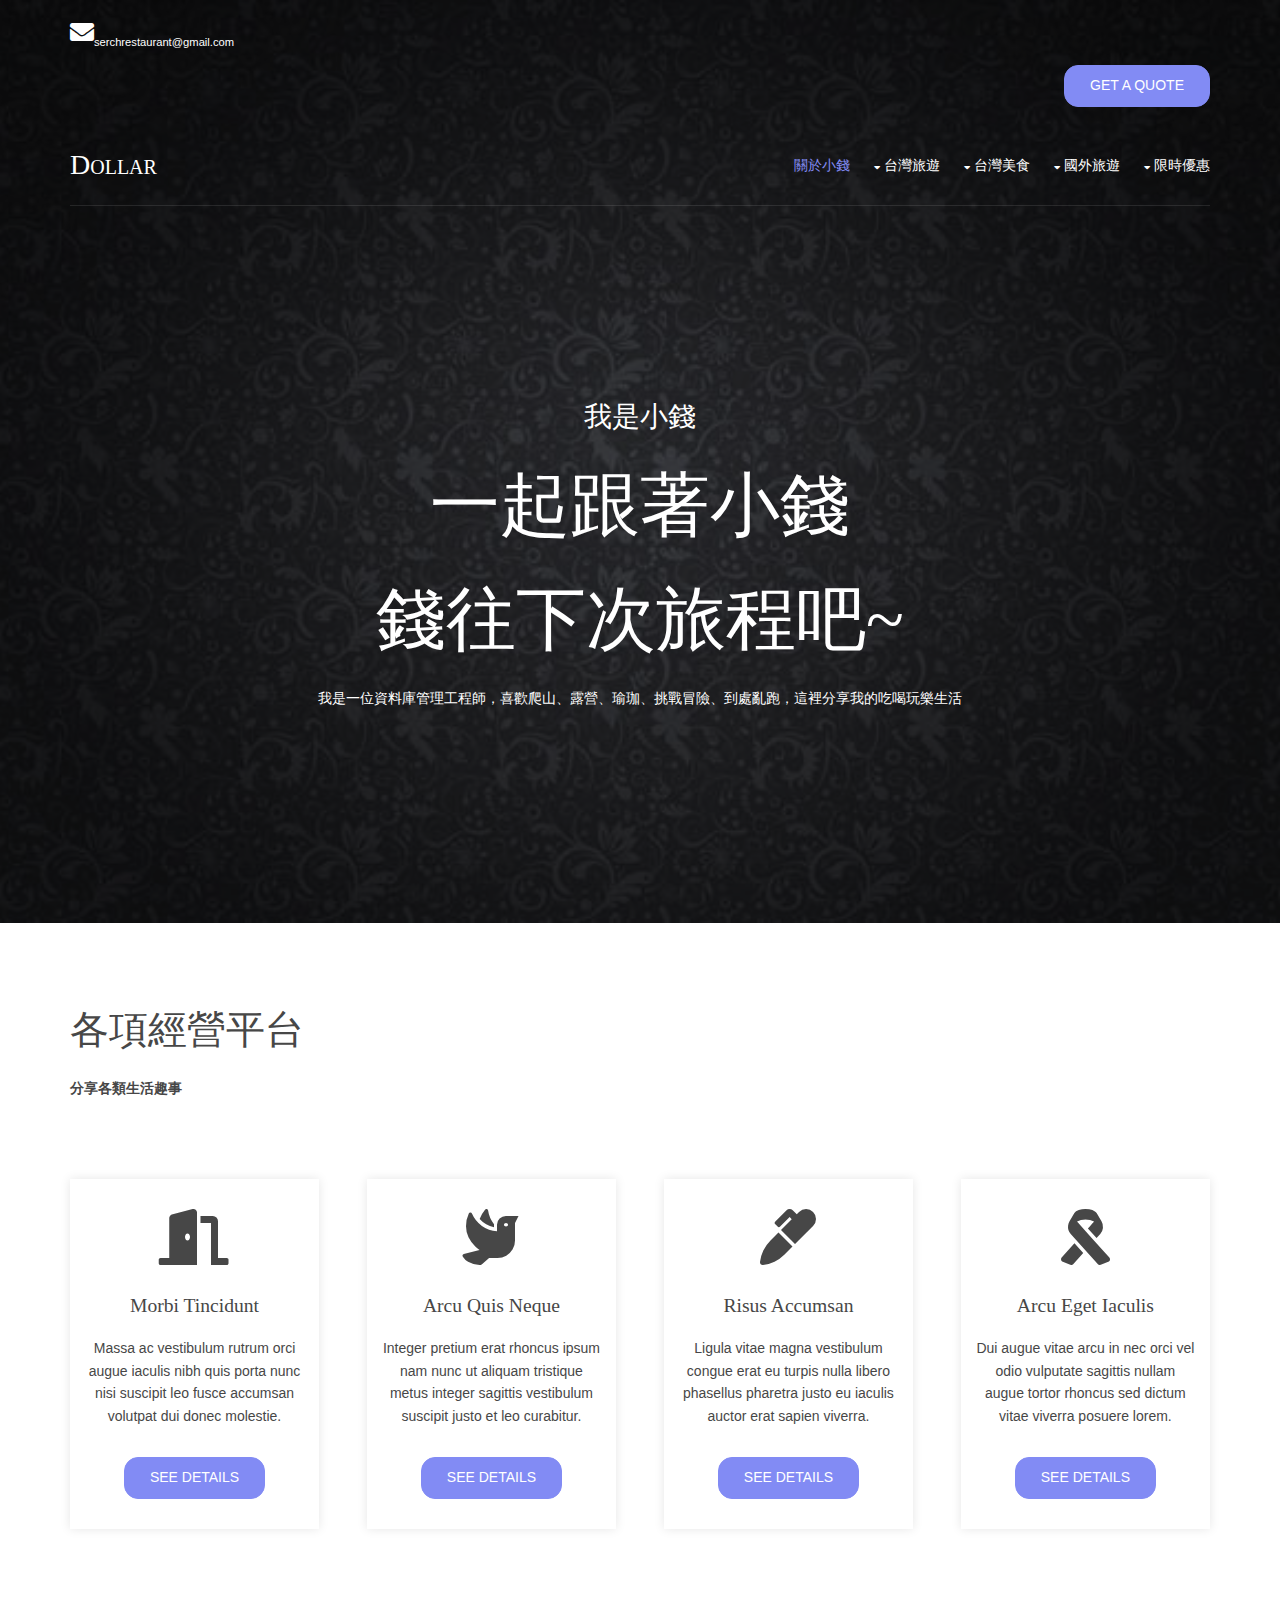
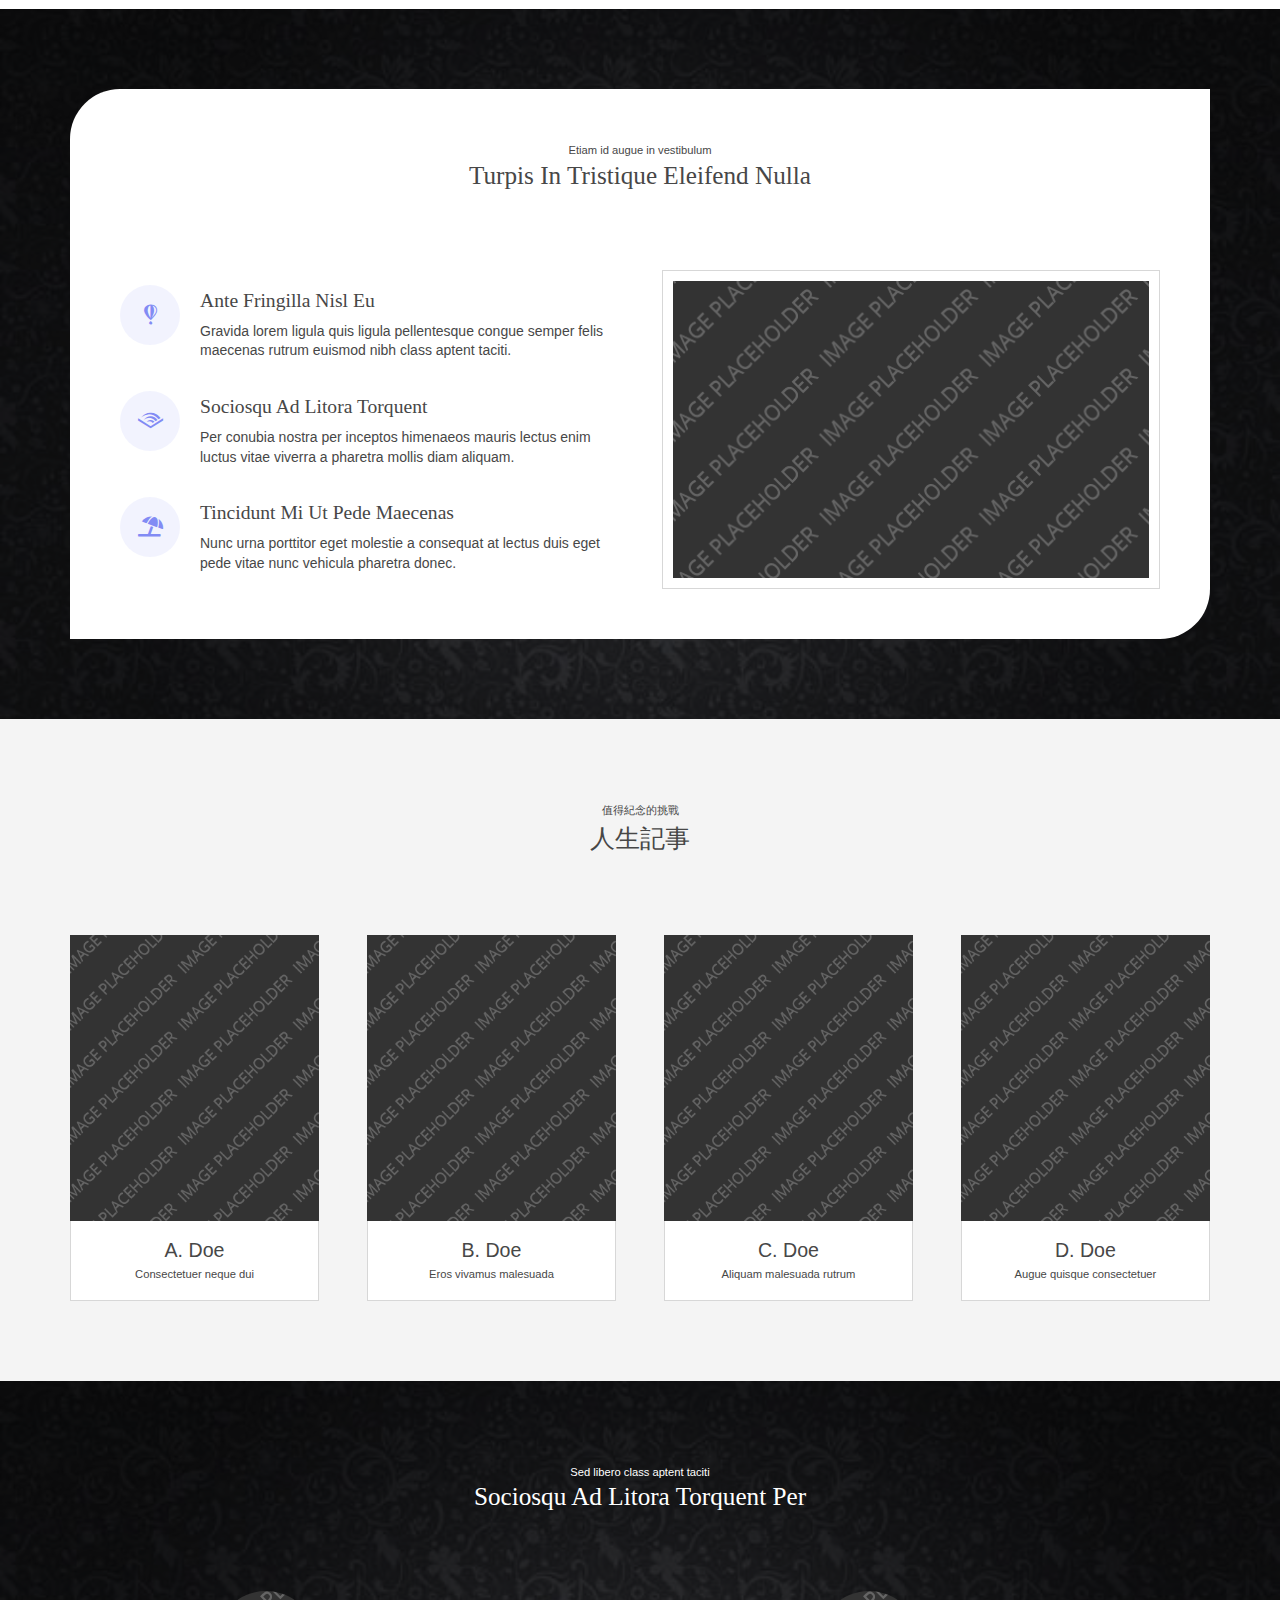
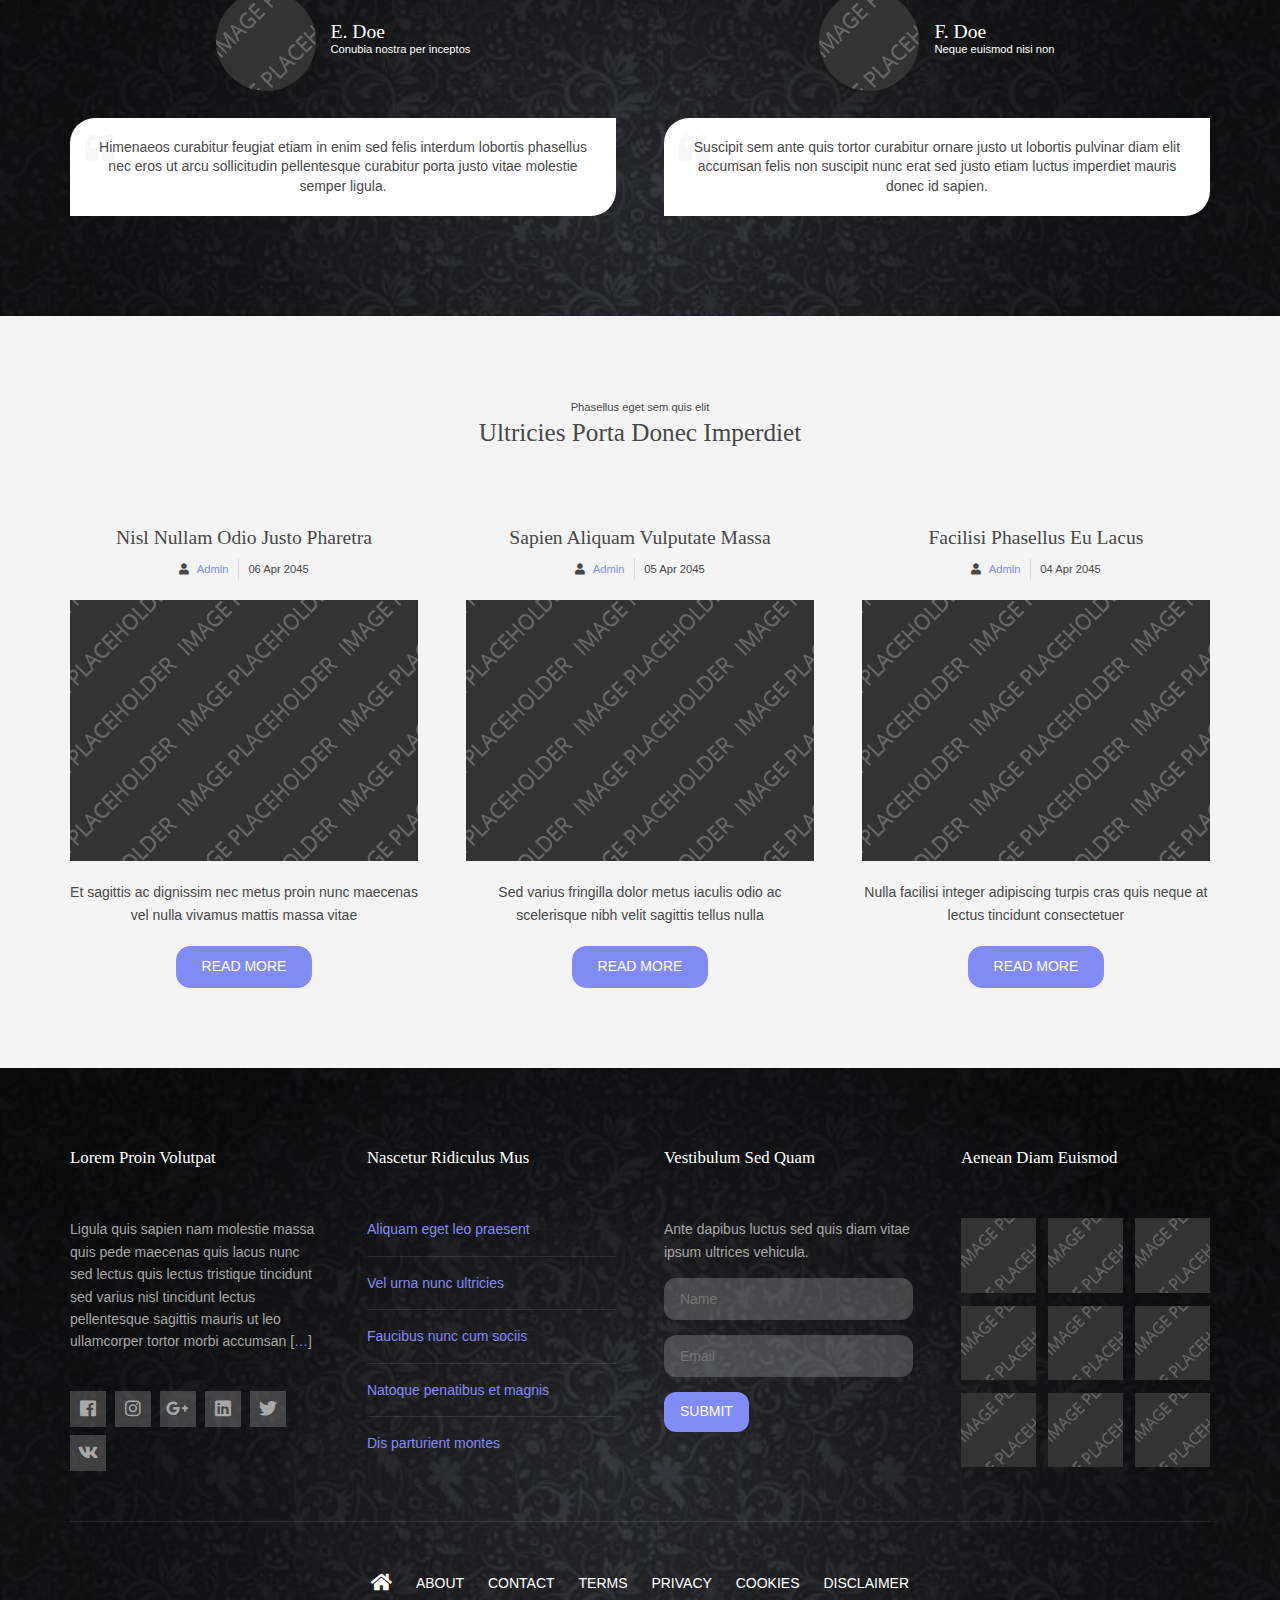
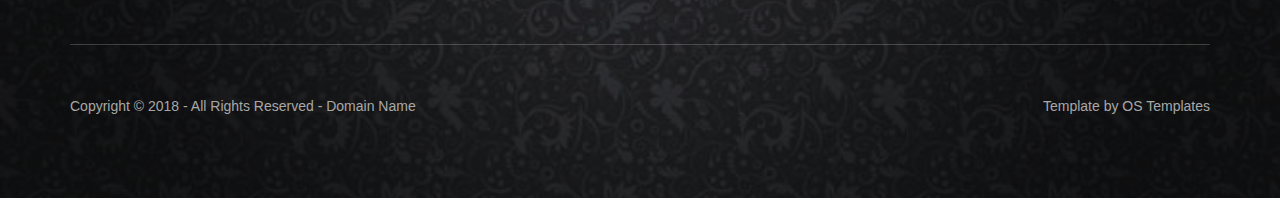
==== commit d07f4d40: "mail區塊調整" ====
--- a/index.html
+++ b/index.html
@@ -25,7 +25,7 @@
   <div class="wrapper row0">
     <div id="topbar" class="hoc clear"> 
       <!-- ################################################################################################ -->
-      <p class="fl_left nospace"><i class="fas fa-envelope"></i> <p style="text-transform:lowercase;">serchrestaurant@gmail.com</p>
+      <p class="fl_left nospace"><i class="fas fa-envelope" style='font-size:24px'></i> <p style="text-transform:lowercase;">serchrestaurant@gmail.com</p></p>
       <p class="fl_right nospace"><a class="btn" href="#">Get A Quote</a></p>
       <!-- ################################################################################################ -->
     </div>
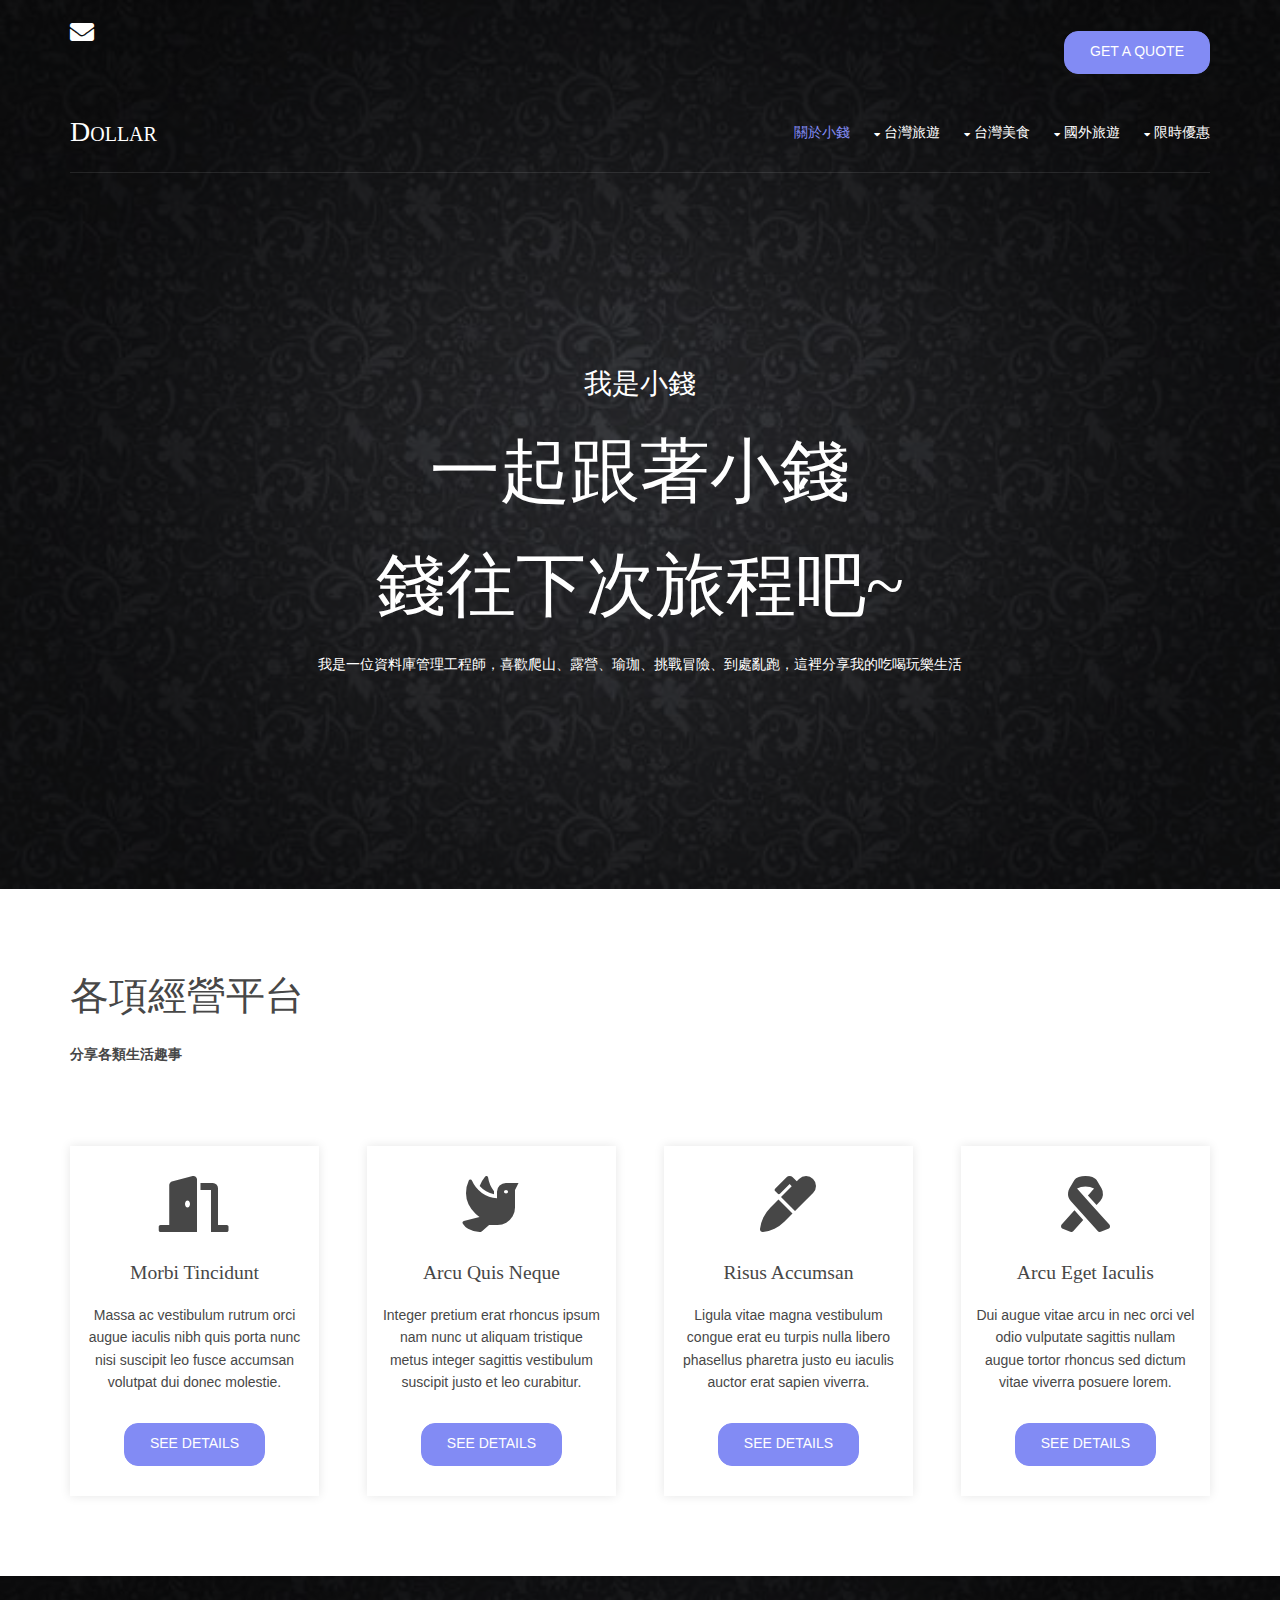
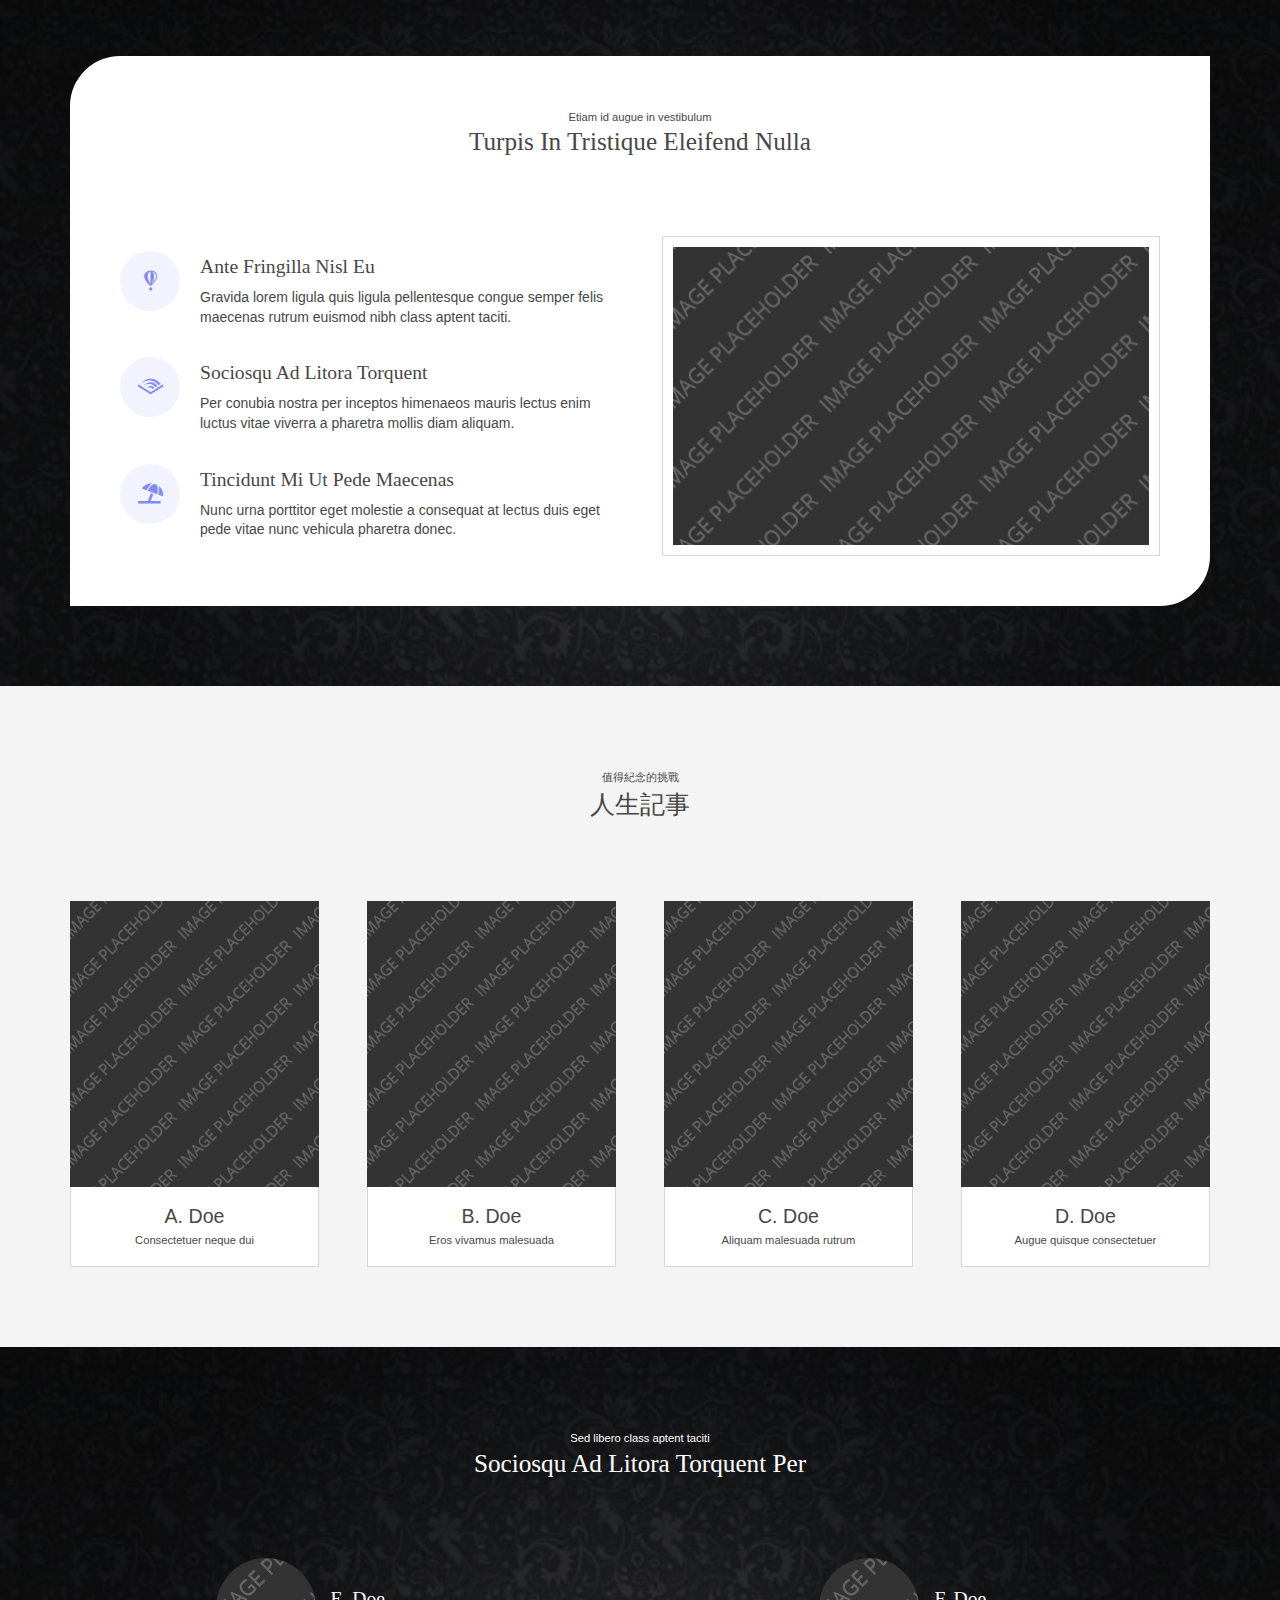
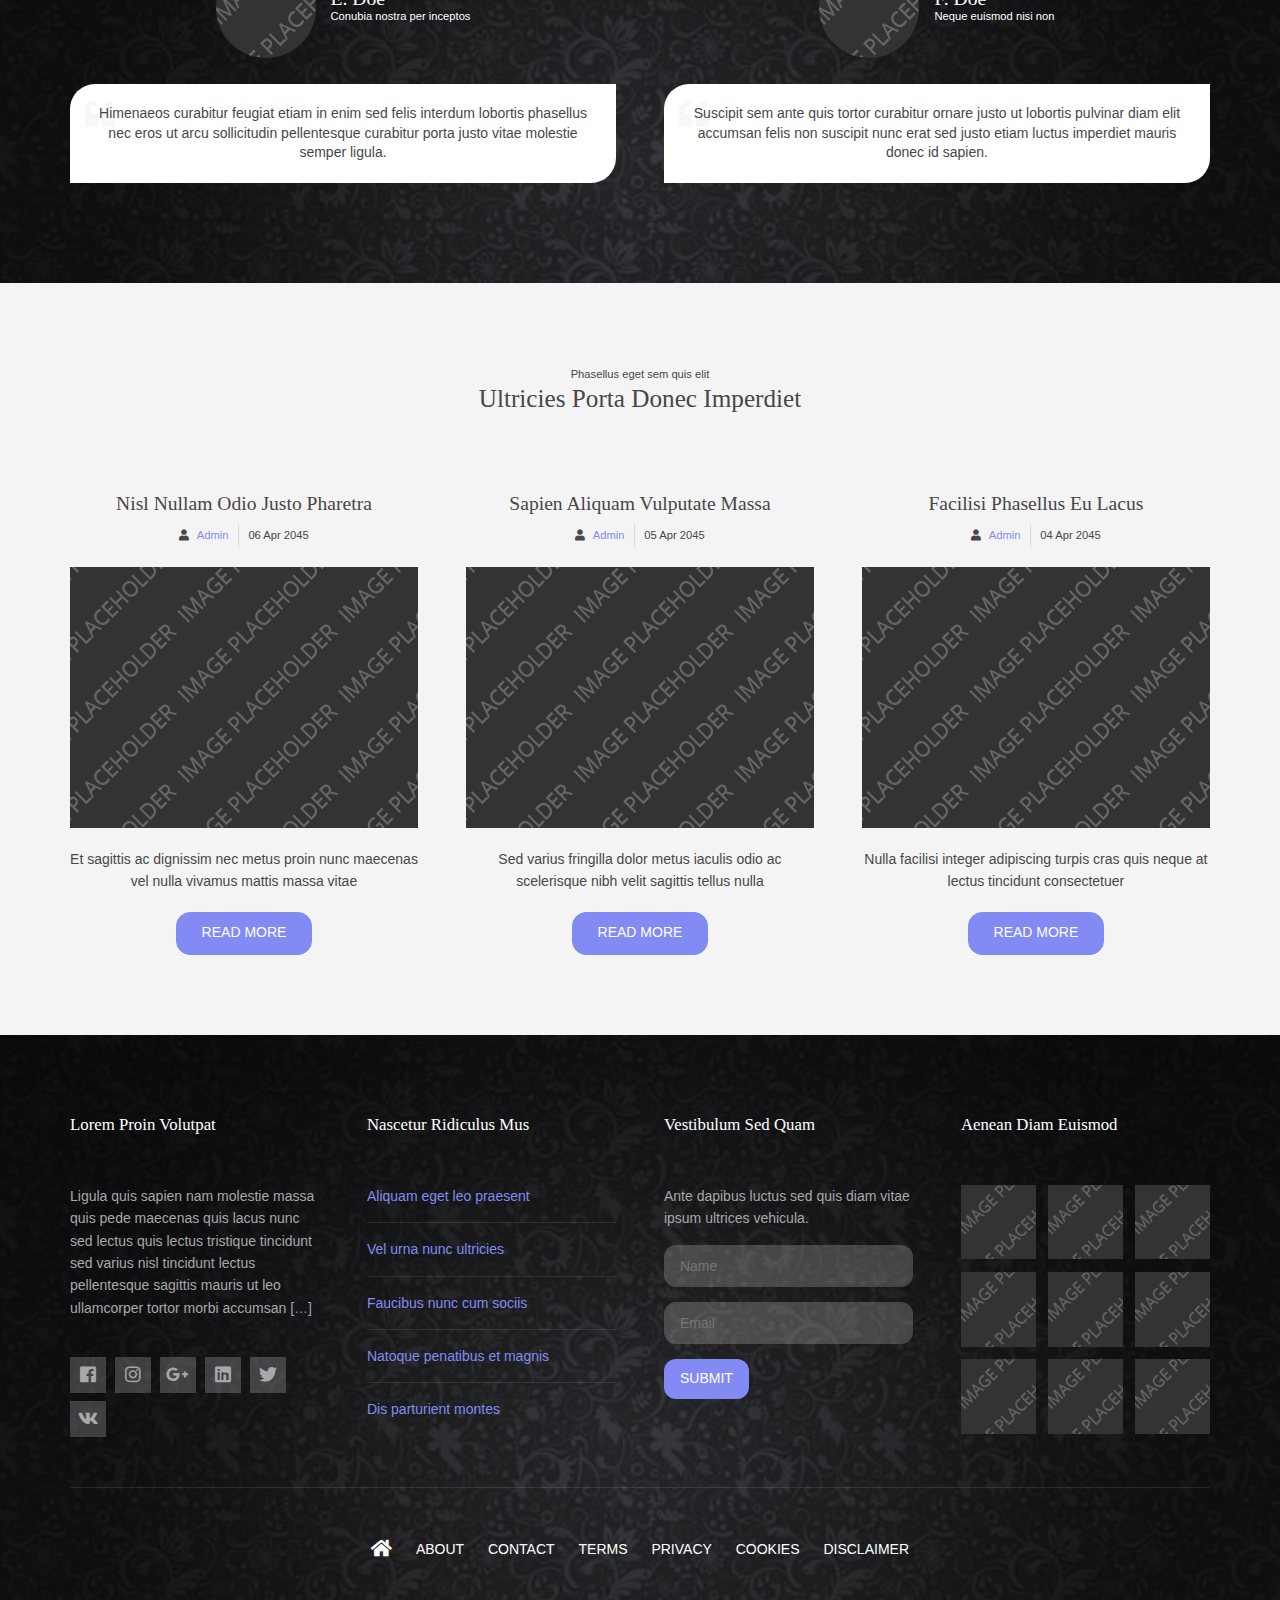
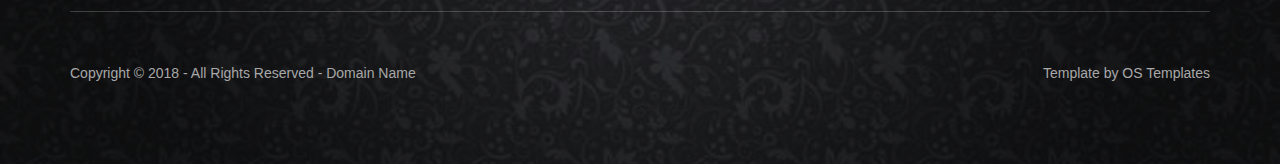
==== commit 62c6e4e9: "mail區塊調整" ====
--- a/index.html
+++ b/index.html
@@ -25,7 +25,7 @@
   <div class="wrapper row0">
     <div id="topbar" class="hoc clear"> 
       <!-- ################################################################################################ -->
-      <p class="fl_left nospace"><i class="fas fa-envelope" style='font-size:24px'></i> <p style="text-transform:lowercase;">serchrestaurant@gmail.com</p></p>
+      <p class="fl_left nospace"><i class="fas fa-envelope" style='font-size:24px'></i> <p style="text-transform:lowercase;"serchrestaurant@gmail.com></p>
       <p class="fl_right nospace"><a class="btn" href="#">Get A Quote</a></p>
       <!-- ################################################################################################ -->
     </div>
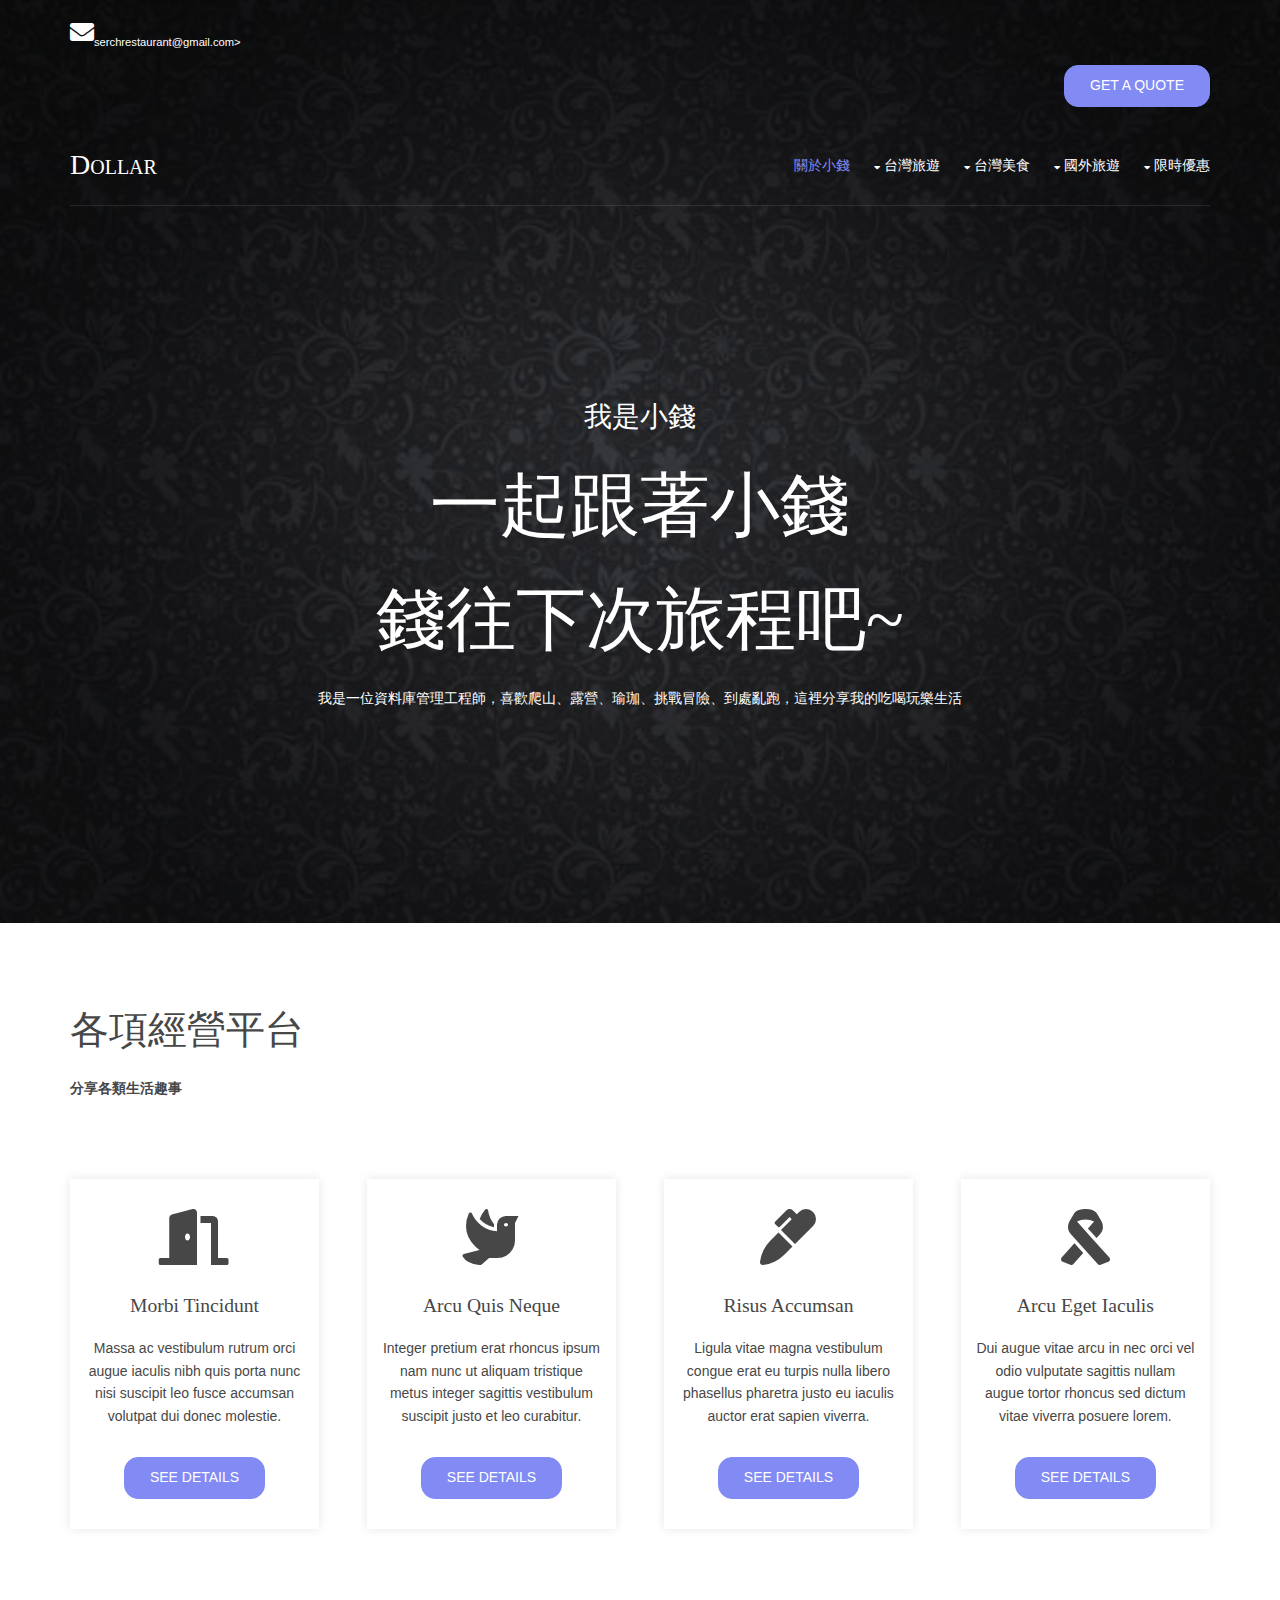
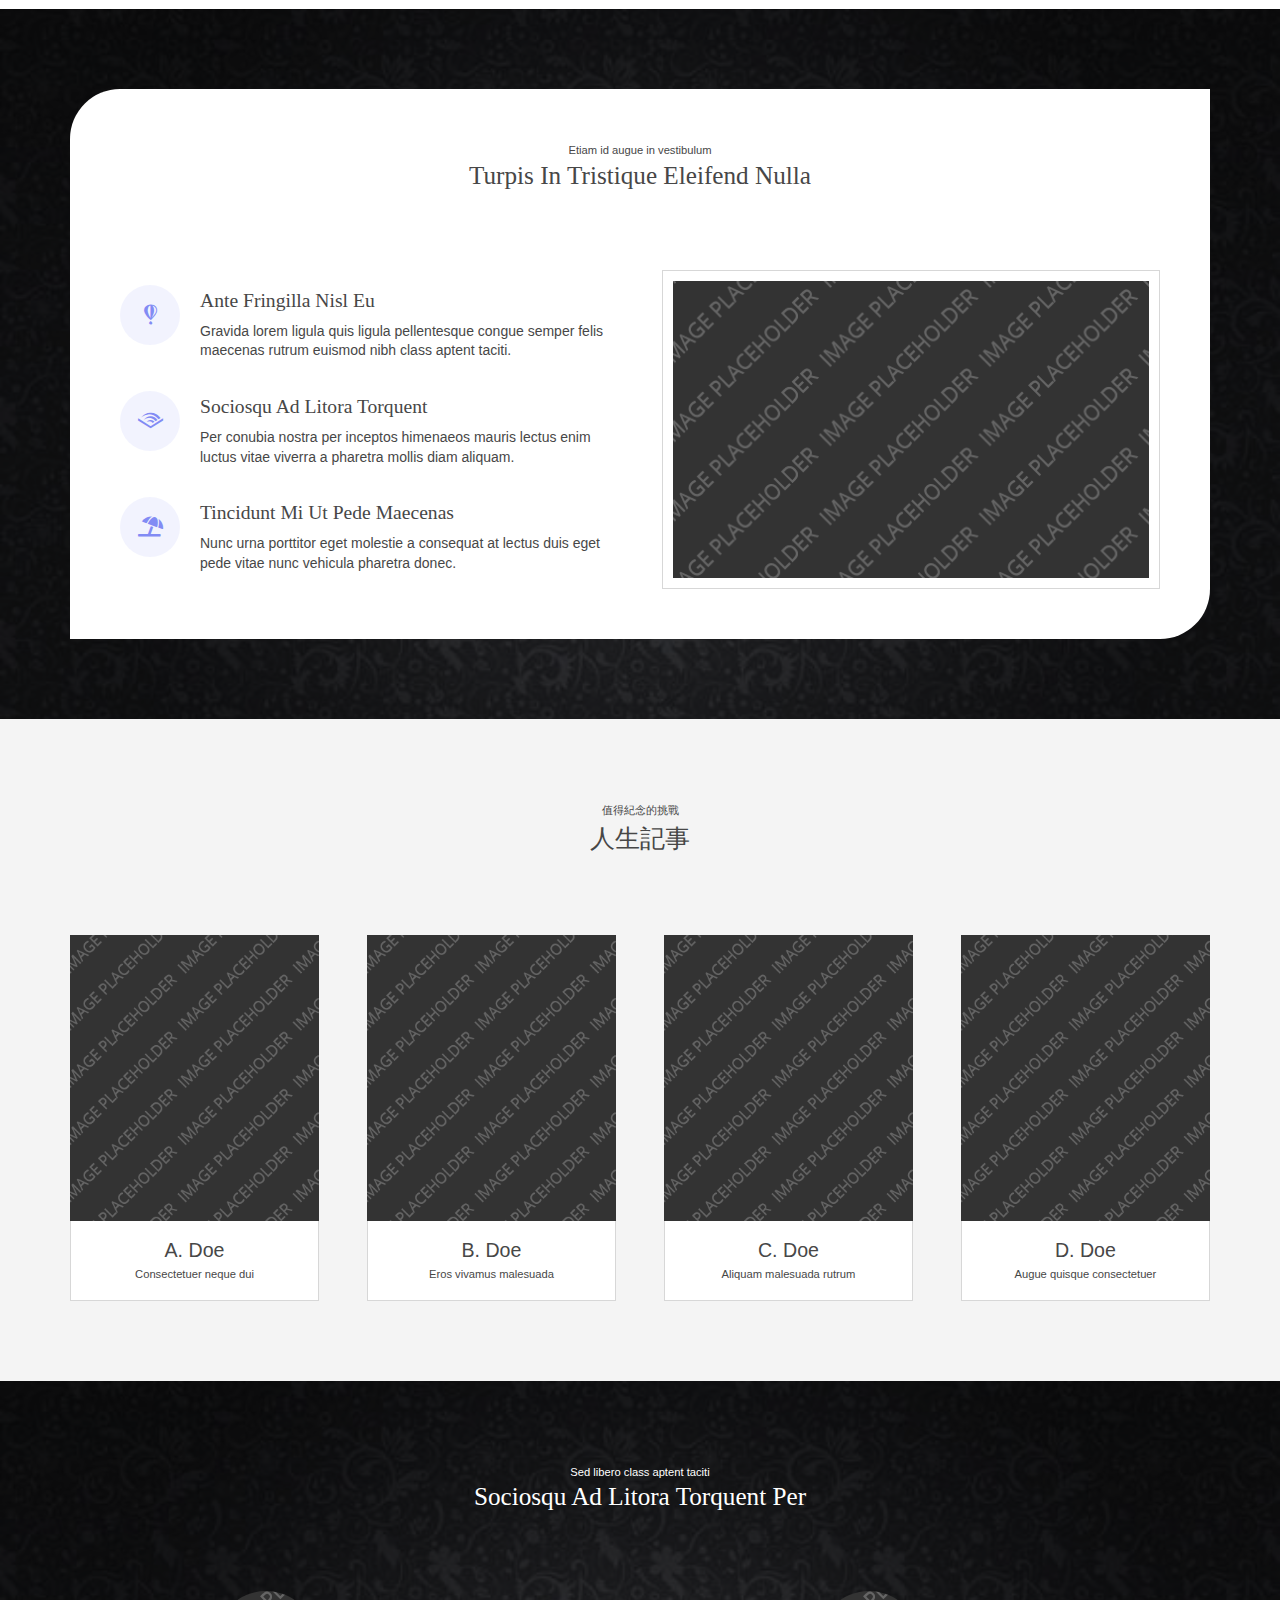
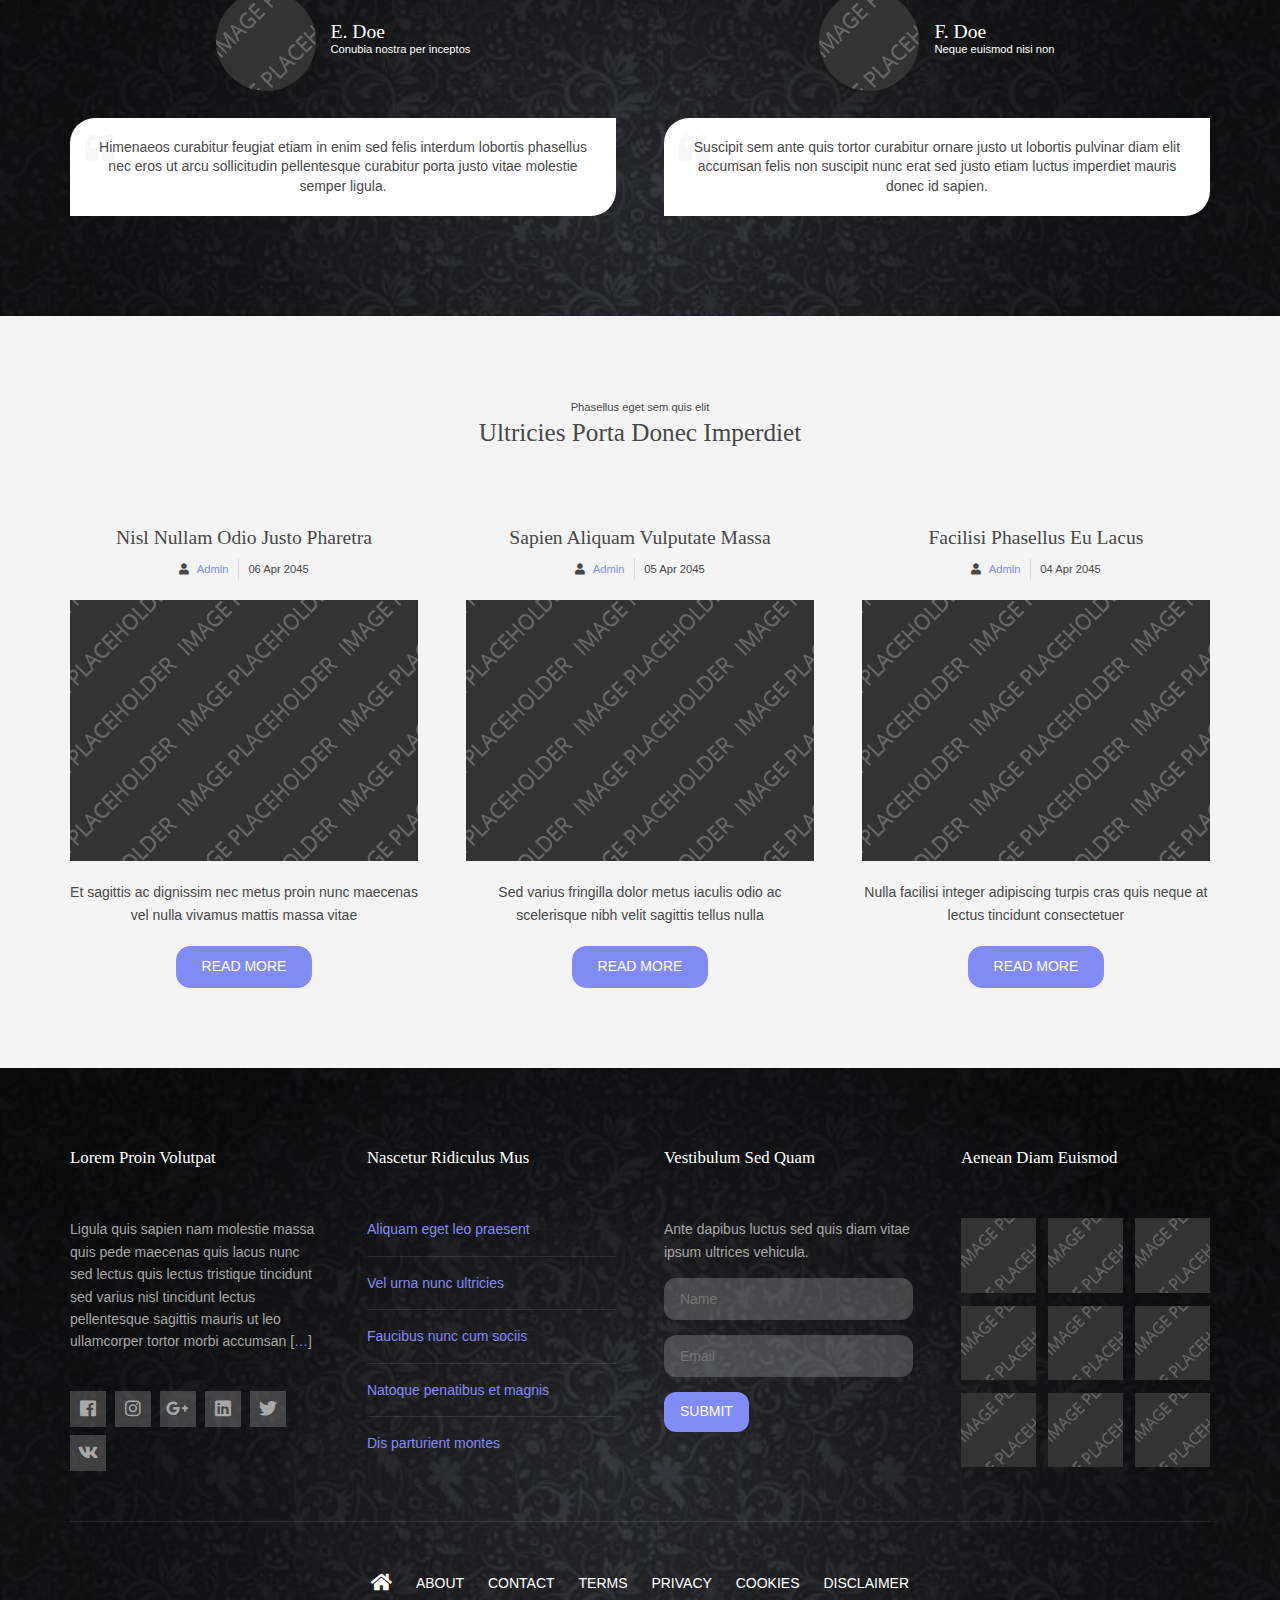
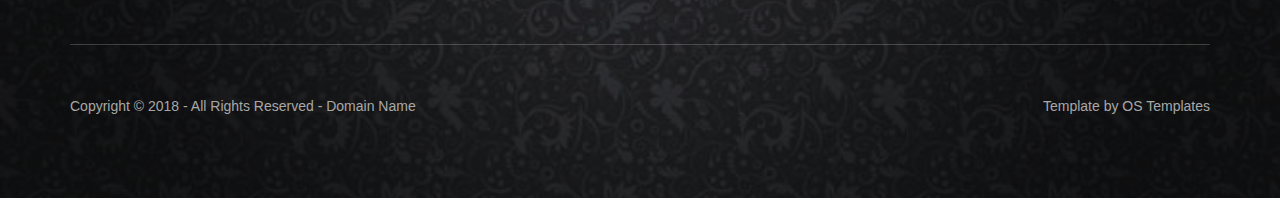
==== commit 3ca2ea7b: "區塊調整" ====
--- a/index.html
+++ b/index.html
@@ -25,7 +25,7 @@
   <div class="wrapper row0">
     <div id="topbar" class="hoc clear"> 
       <!-- ################################################################################################ -->
-      <p class="fl_left nospace"><i class="fas fa-envelope" style='font-size:24px'></i> <p style="text-transform:lowercase;"serchrestaurant@gmail.com></p>
+      <p class="fl_left nospace"><i class="fas fa-envelope" style='font-size:24px'></i> <p style="text-transform:lowercase;">serchrestaurant@gmail.com></p>
       <p class="fl_right nospace"><a class="btn" href="#">Get A Quote</a></p>
       <!-- ################################################################################################ -->
     </div>
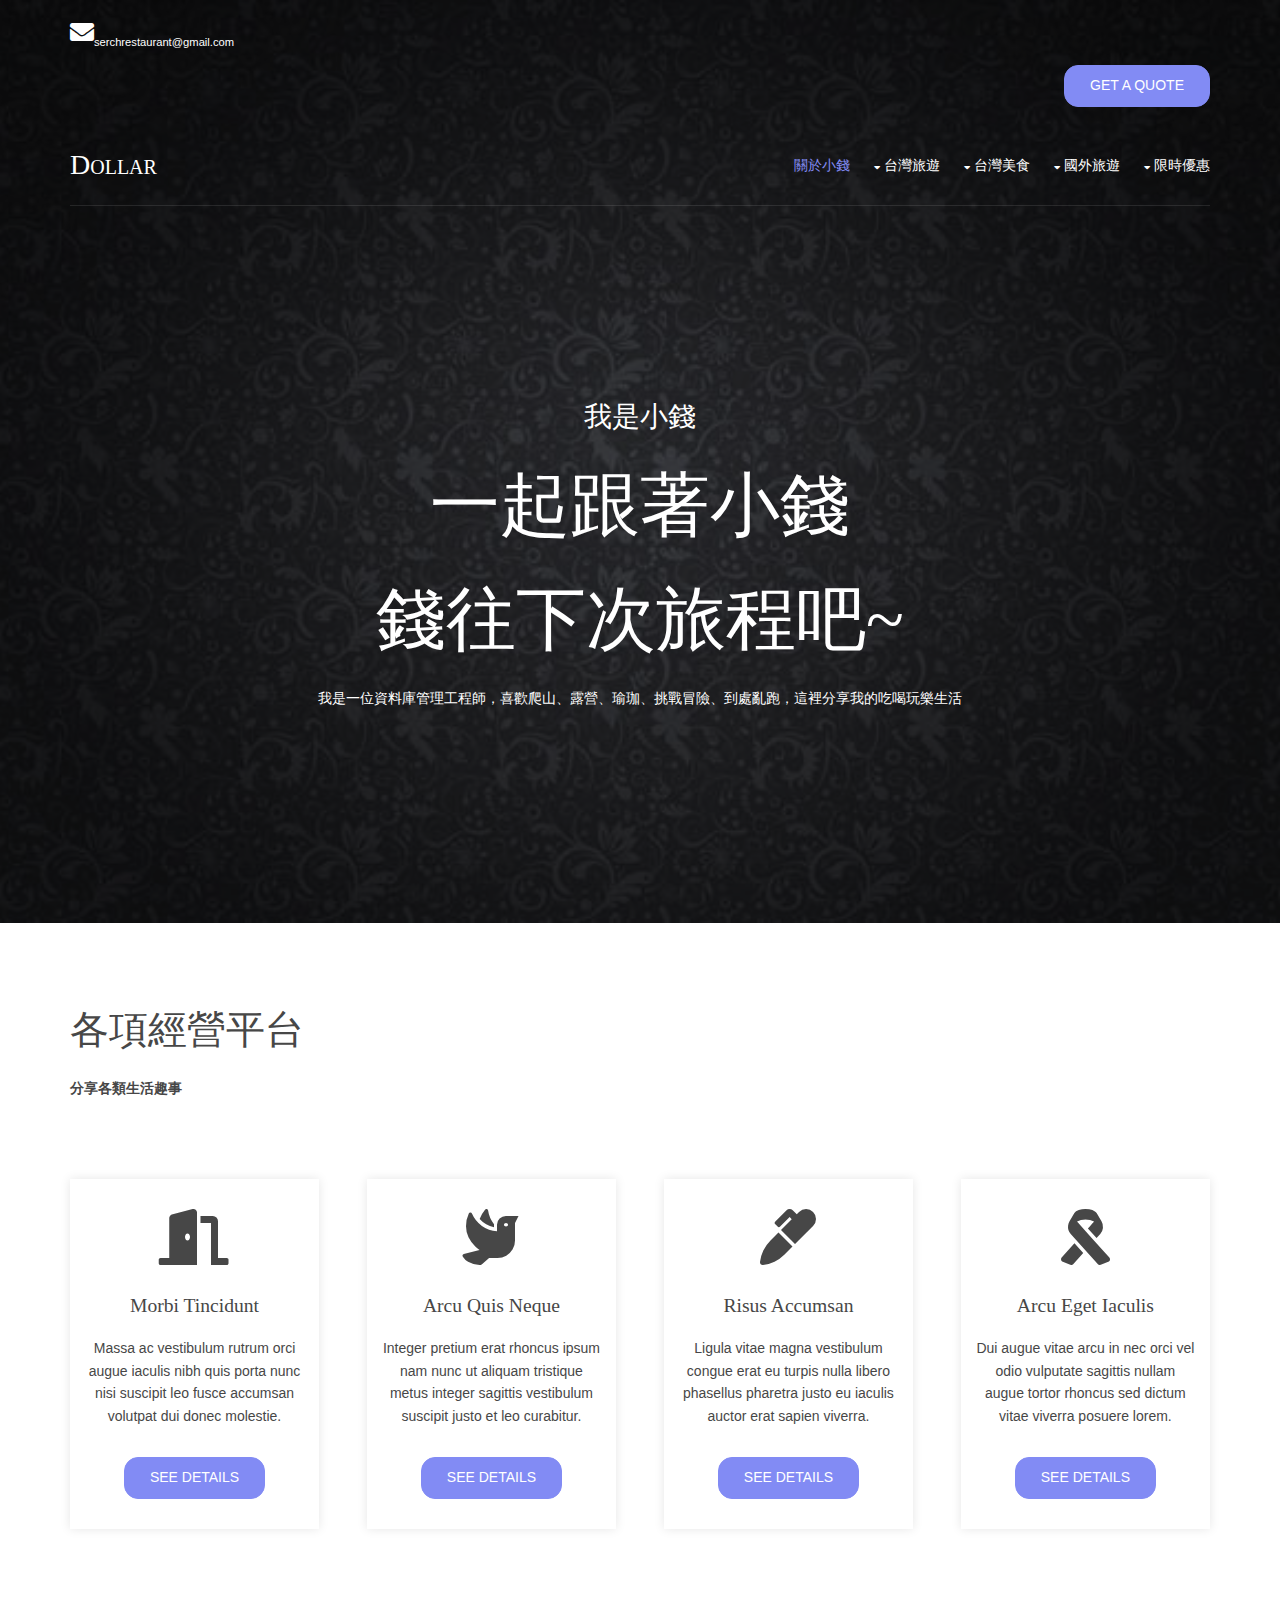
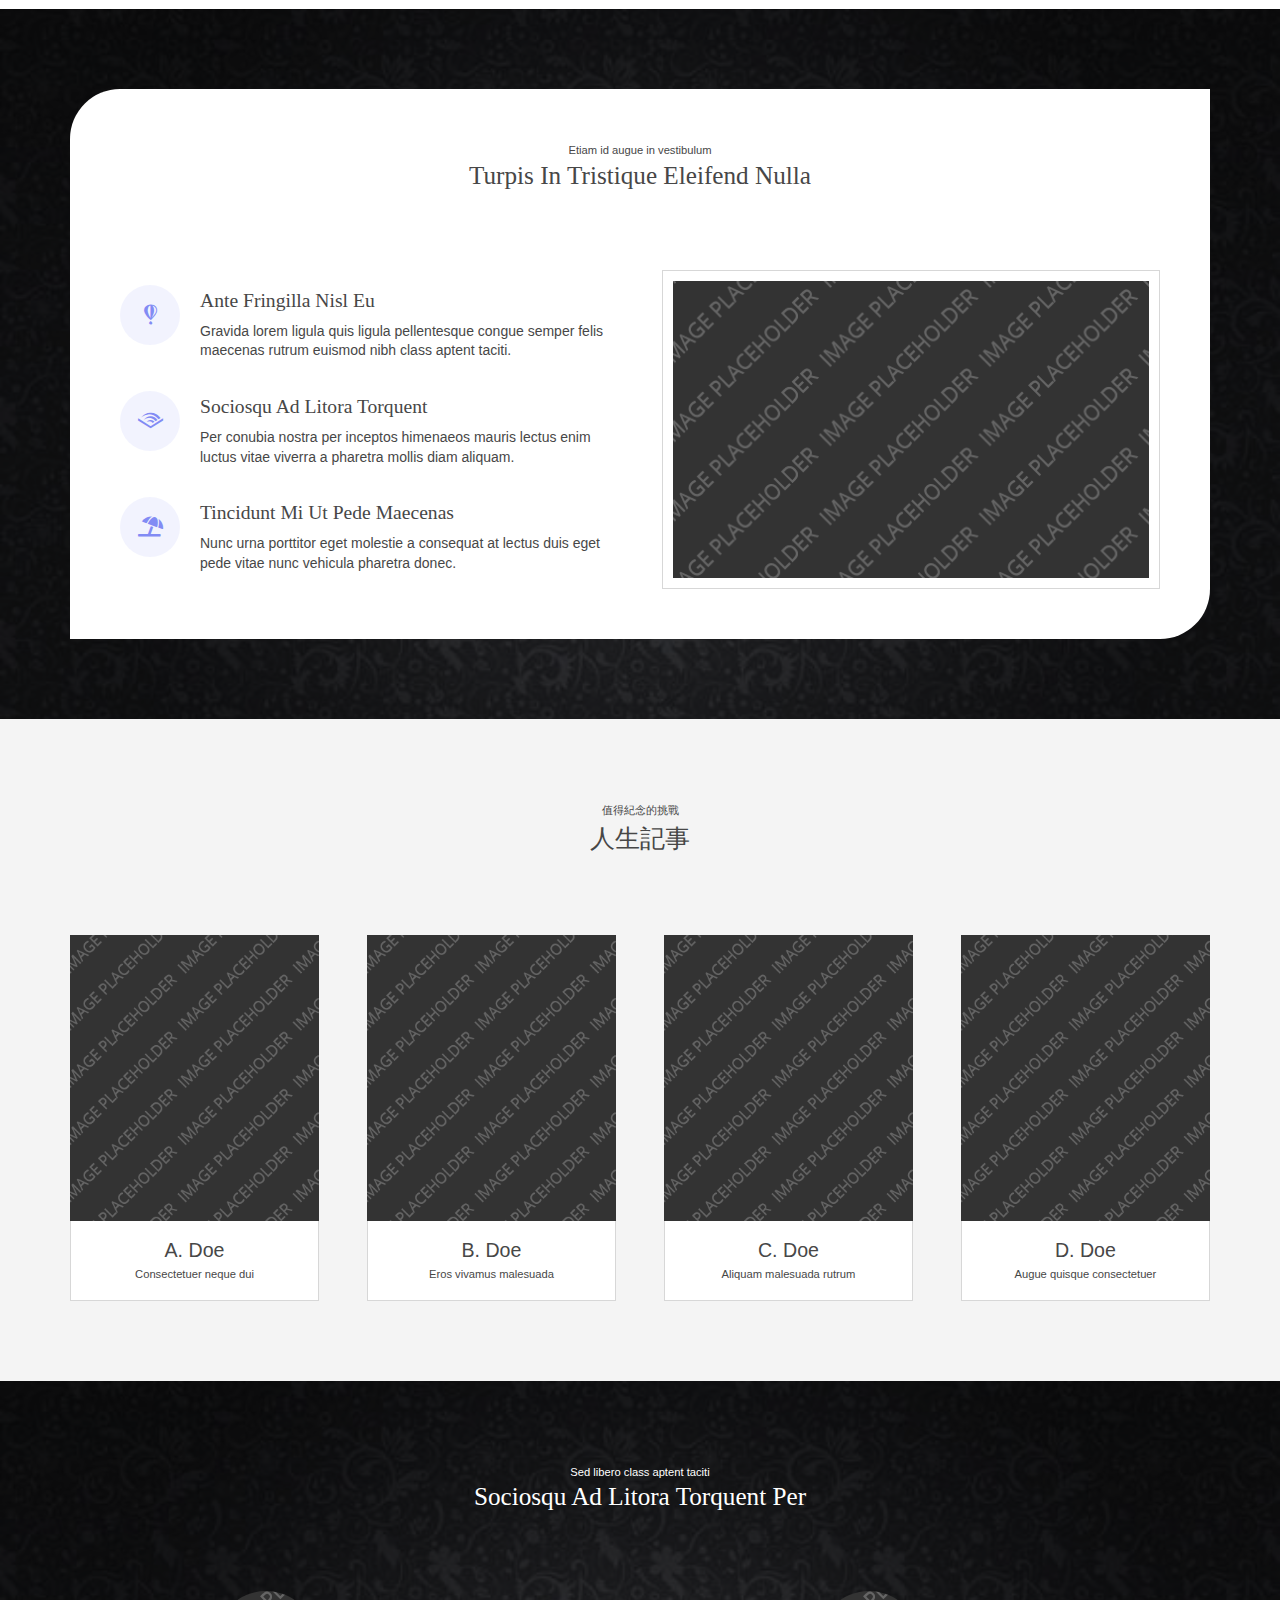
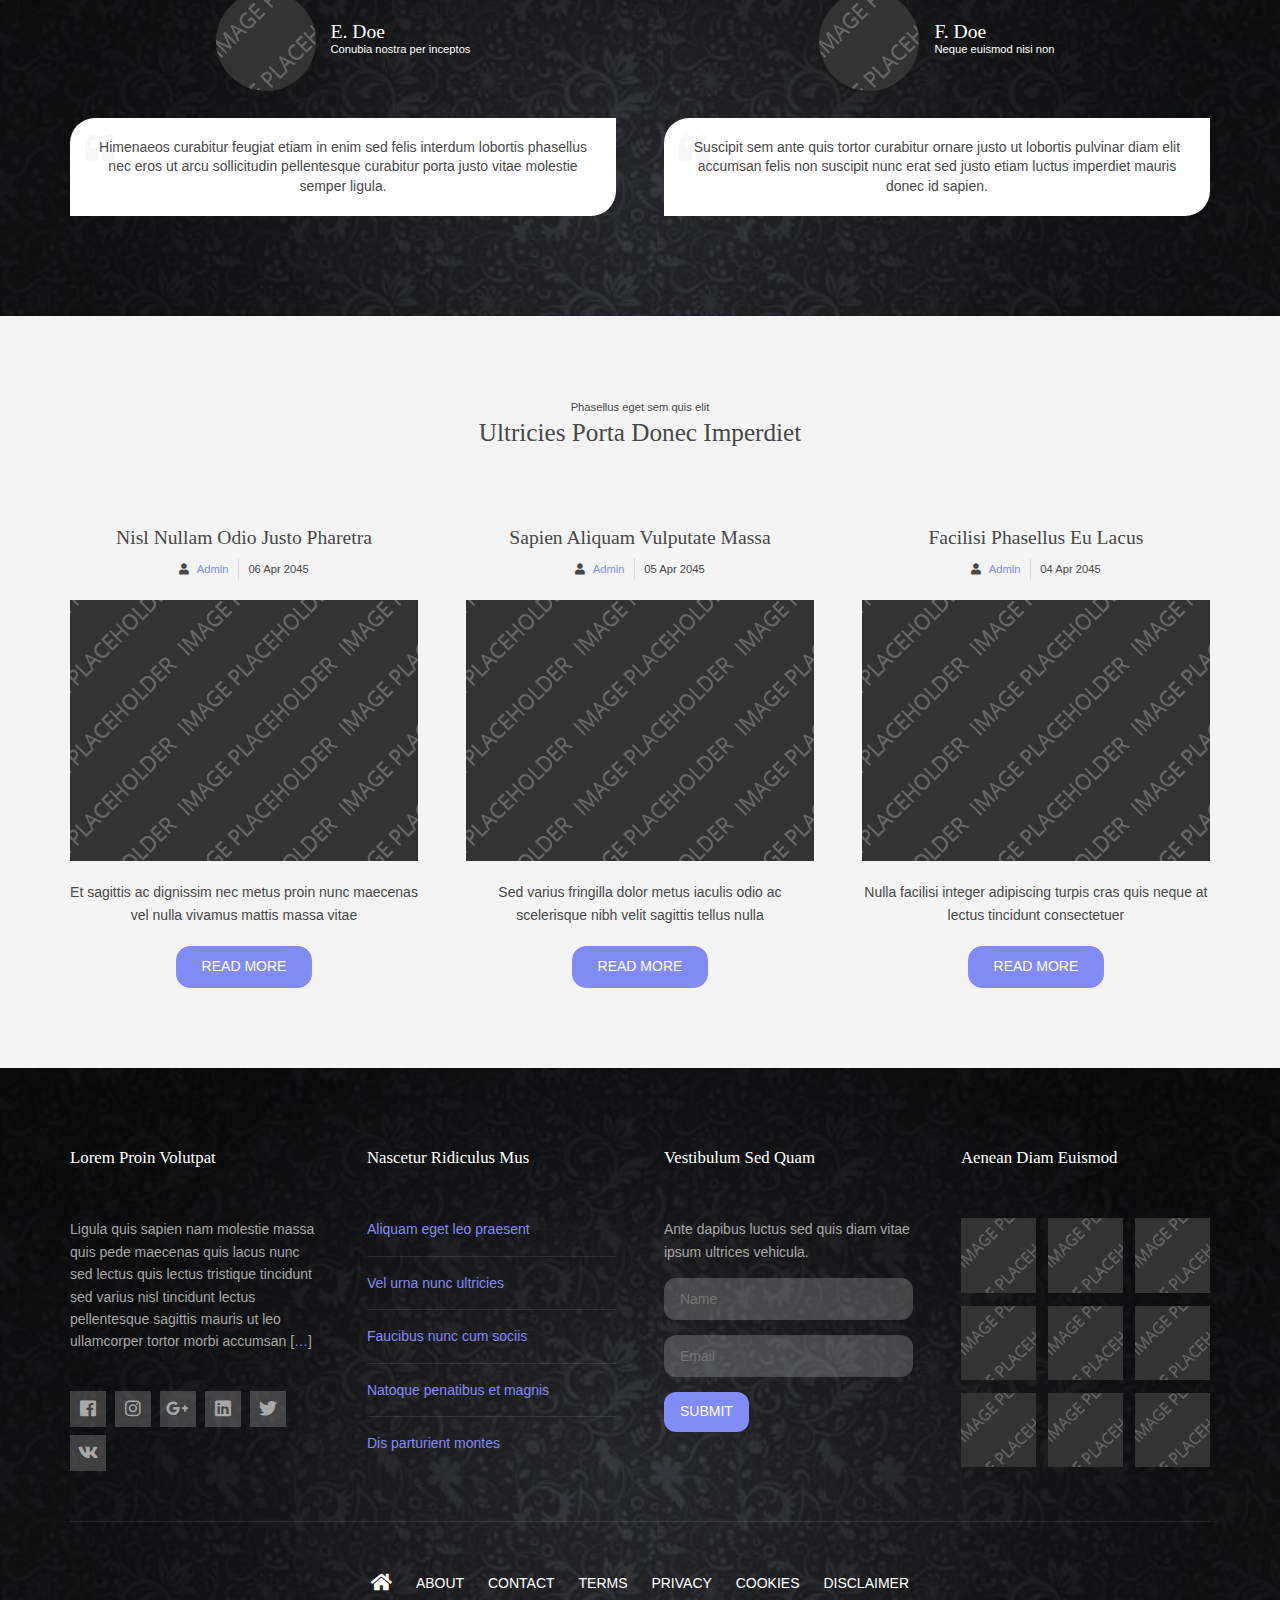
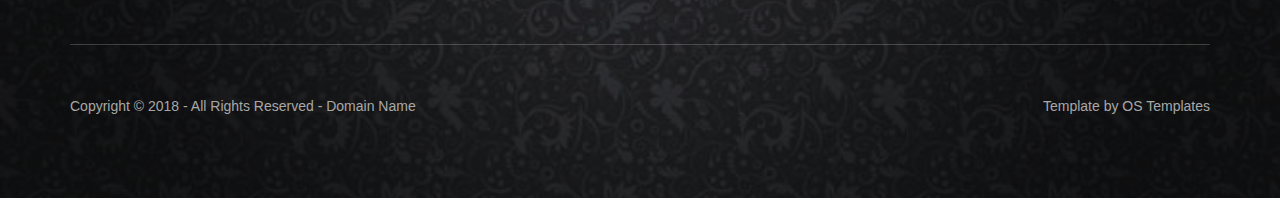
==== commit e565968e: "Dollar" ====
--- a/index.html
+++ b/index.html
@@ -1,6 +1,6 @@
 <!DOCTYPE html>
 <!--
-Template Name: Yammoe
+Template Name: Dollar
 Author: <a href="https://www.os-templates.com/">OS Templates</a>
 Author URI: https://www.os-templates.com/
 Copyright: OS-Templates.com
@@ -25,7 +25,7 @@
   <div class="wrapper row0">
     <div id="topbar" class="hoc clear"> 
       <!-- ################################################################################################ -->
-      <p class="fl_left nospace"><i class="fas fa-envelope" style='font-size:24px'></i> <p style="text-transform:lowercase;">serchrestaurant@gmail.com></p>
+      <p class="fl_left nospace"><i class="fas fa-envelope" style='font-size:24px'></i> <p style="text-transform:lowercase;">serchrestaurant@gmail.com</p>
       <p class="fl_right nospace"><a class="btn" href="#">Get A Quote</a></p>
       <!-- ################################################################################################ -->
     </div>
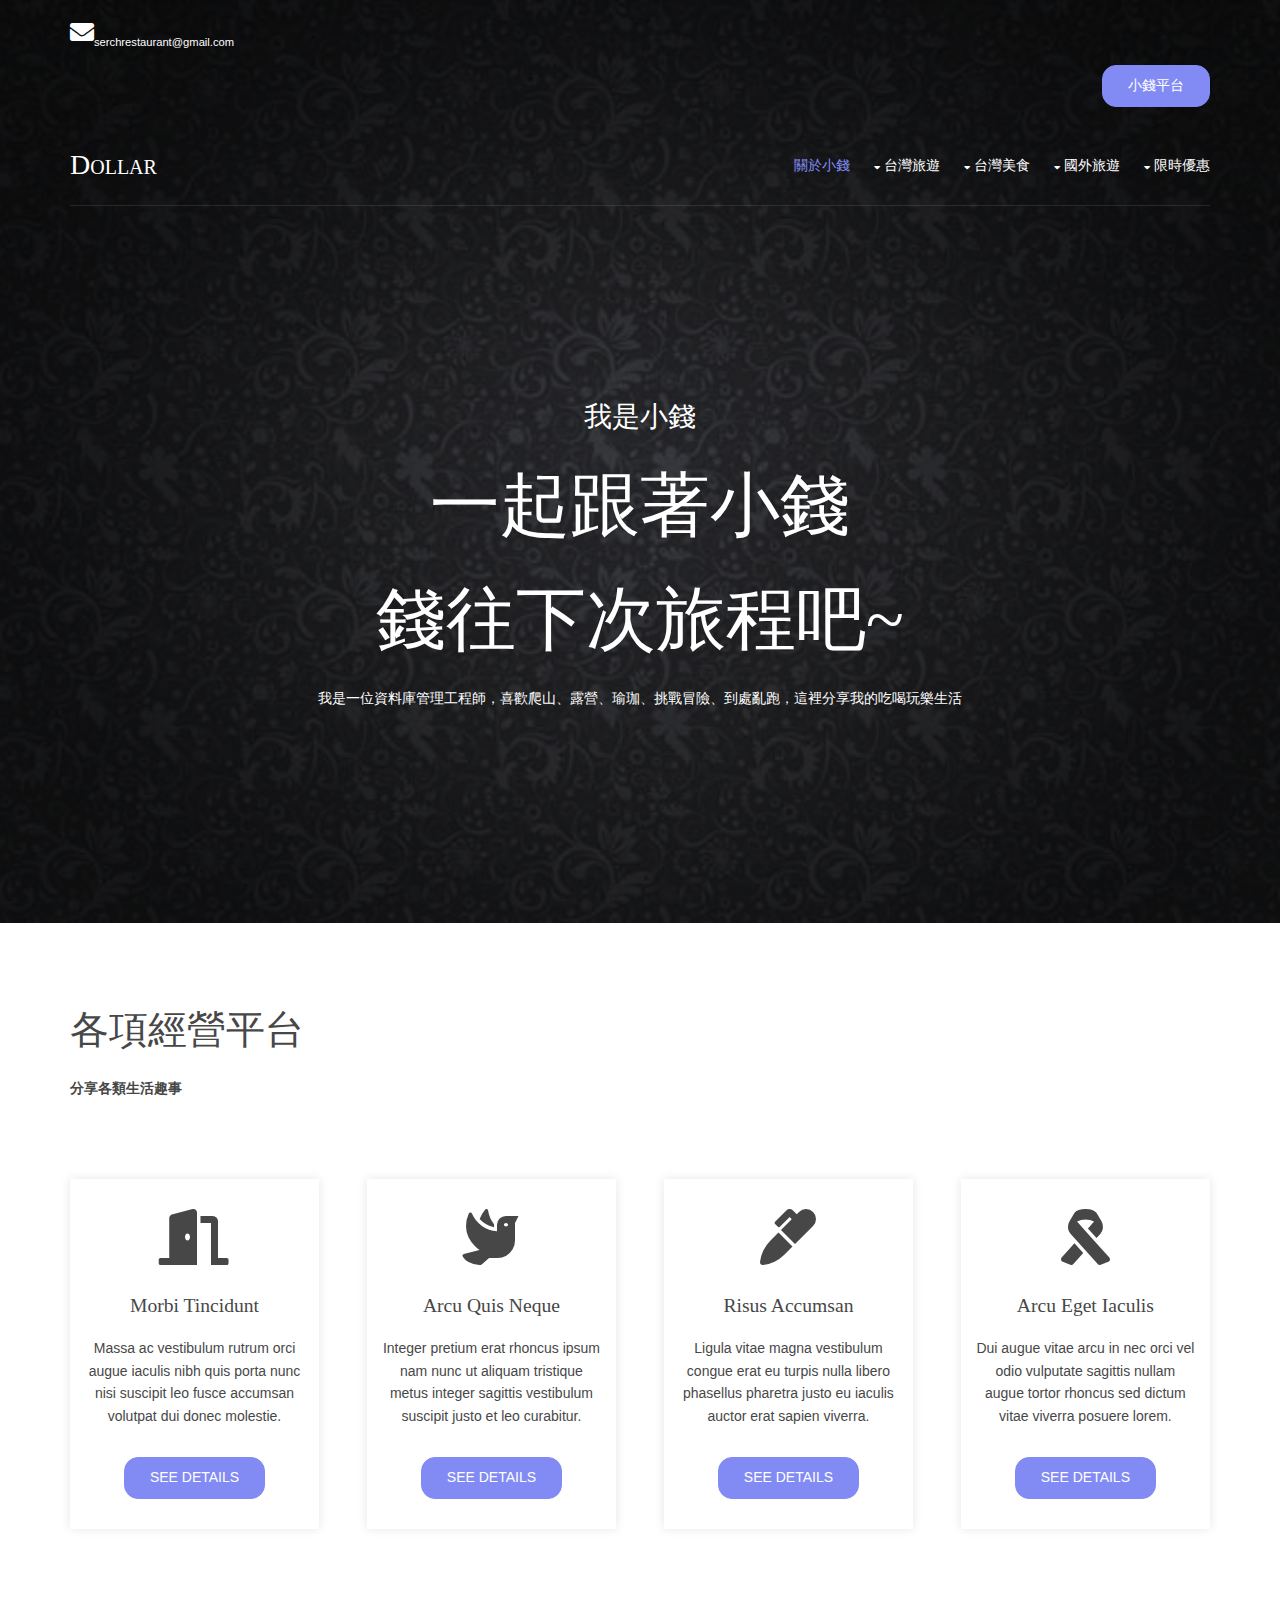
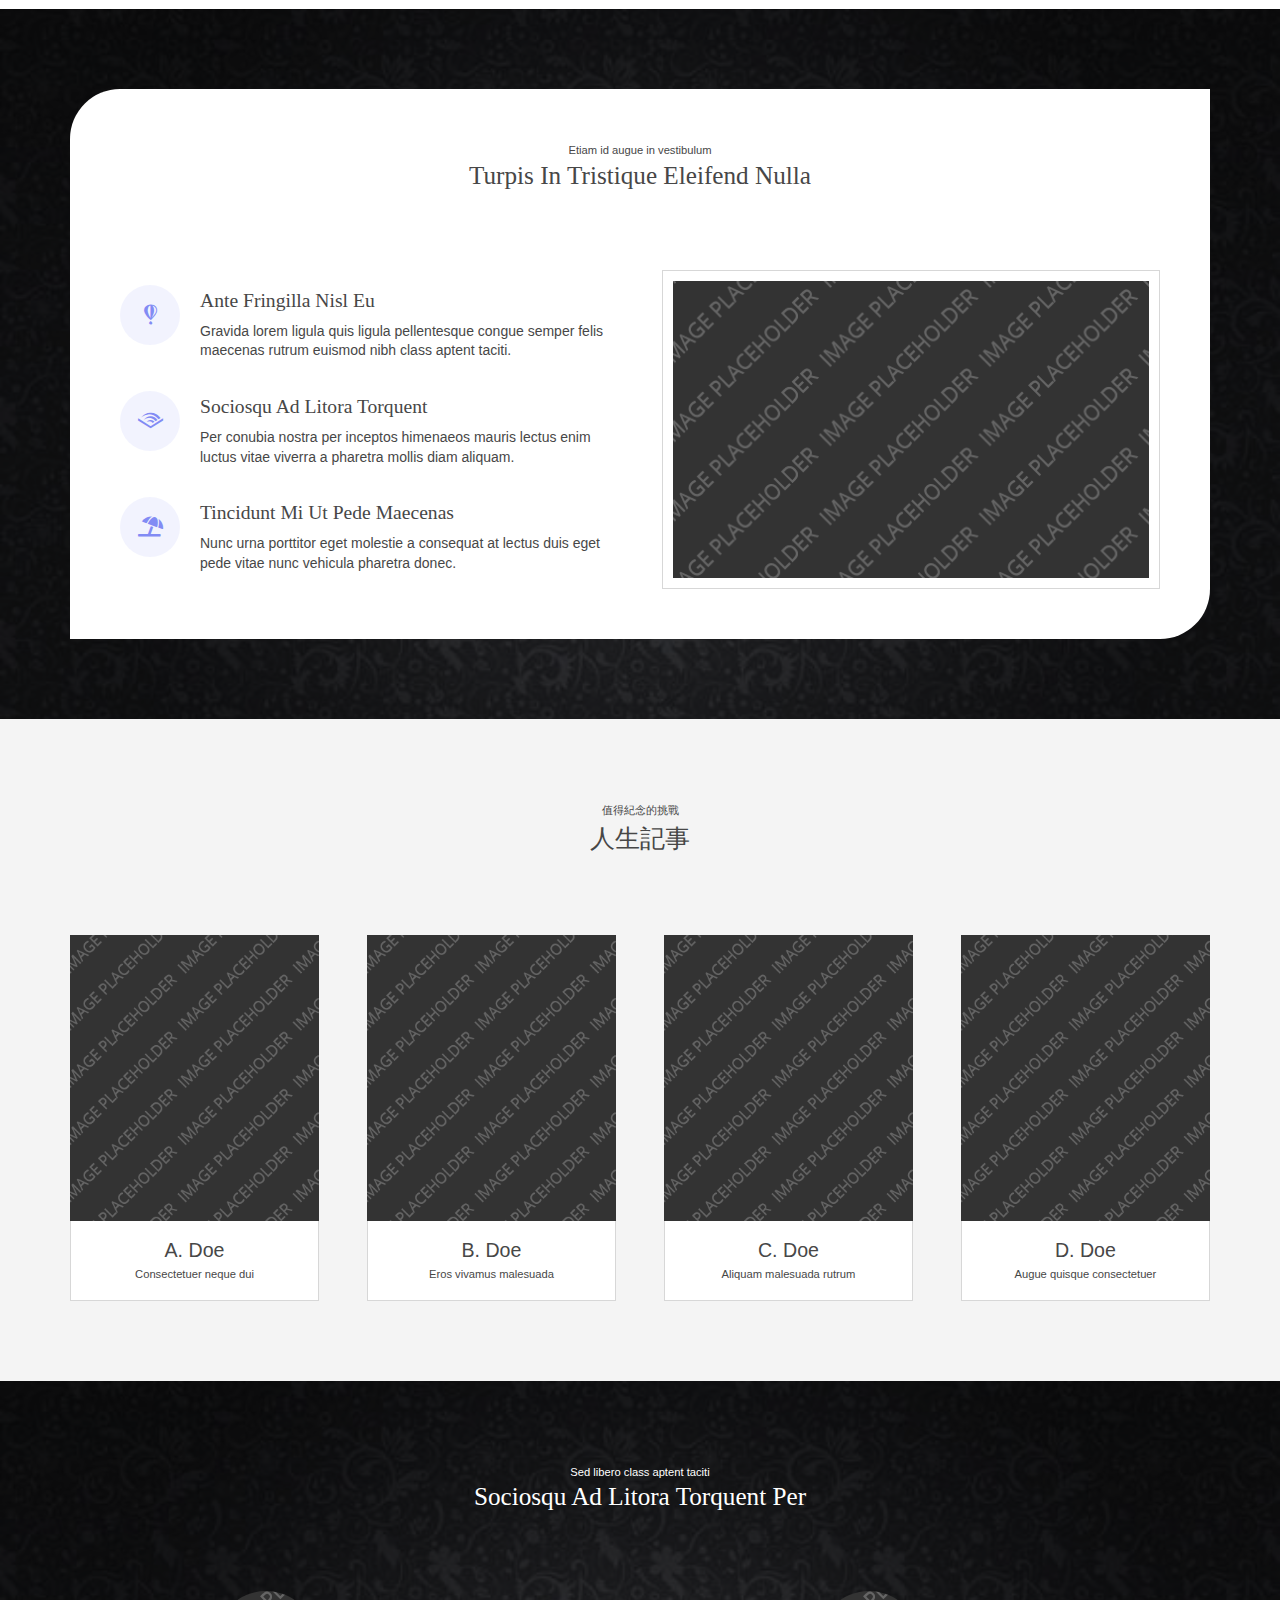
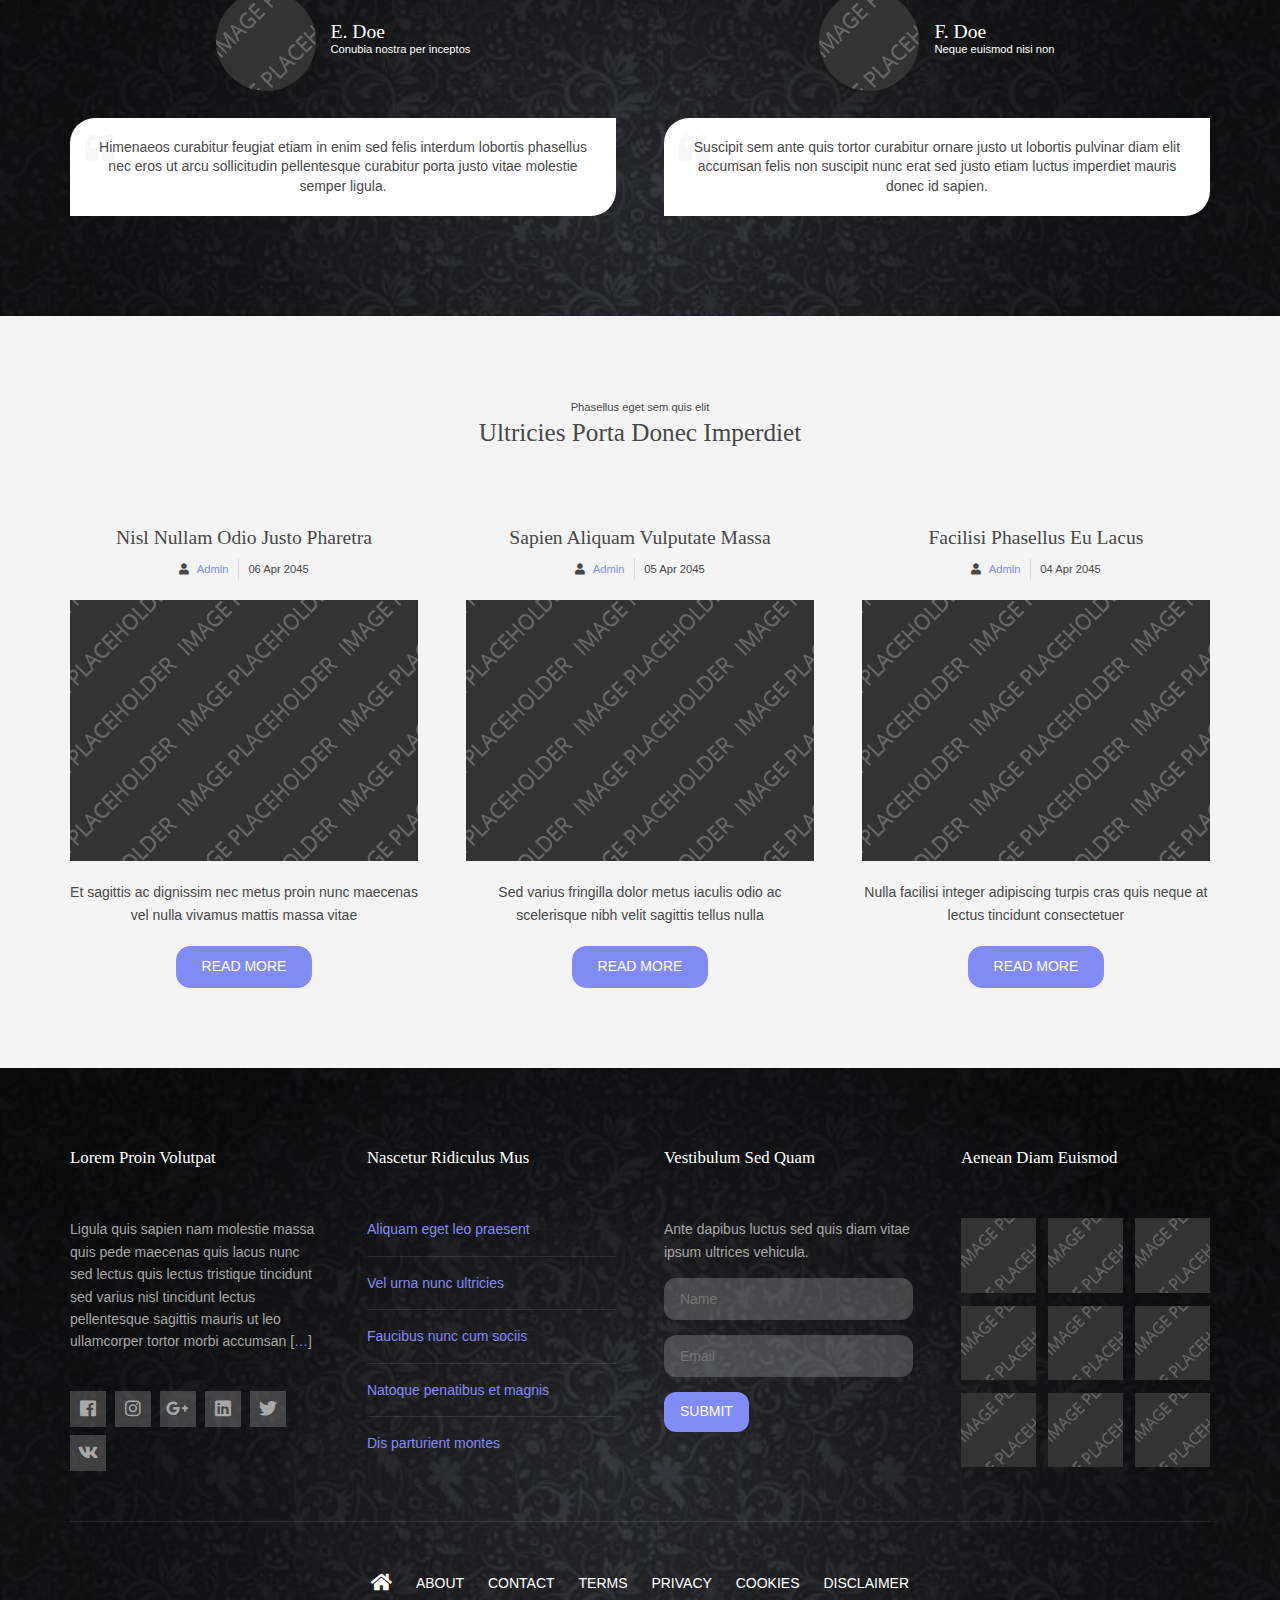
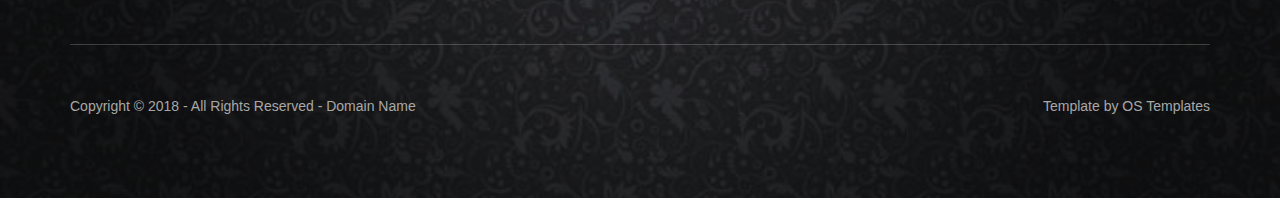
==== commit c41d24f0: "gallery 更新" ====
--- a/index.html
+++ b/index.html
@@ -26,7 +26,7 @@
     <div id="topbar" class="hoc clear"> 
       <!-- ################################################################################################ -->
       <p class="fl_left nospace"><i class="fas fa-envelope" style='font-size:24px'></i> <p style="text-transform:lowercase;">serchrestaurant@gmail.com</p>
-      <p class="fl_right nospace"><a class="btn" href="#">Get A Quote</a></p>
+      <p class="fl_right nospace"><a class="btn" href="https://linktr.ee/dollar_eat">小錢平台</a></p>
       <!-- ################################################################################################ -->
     </div>
   </div>
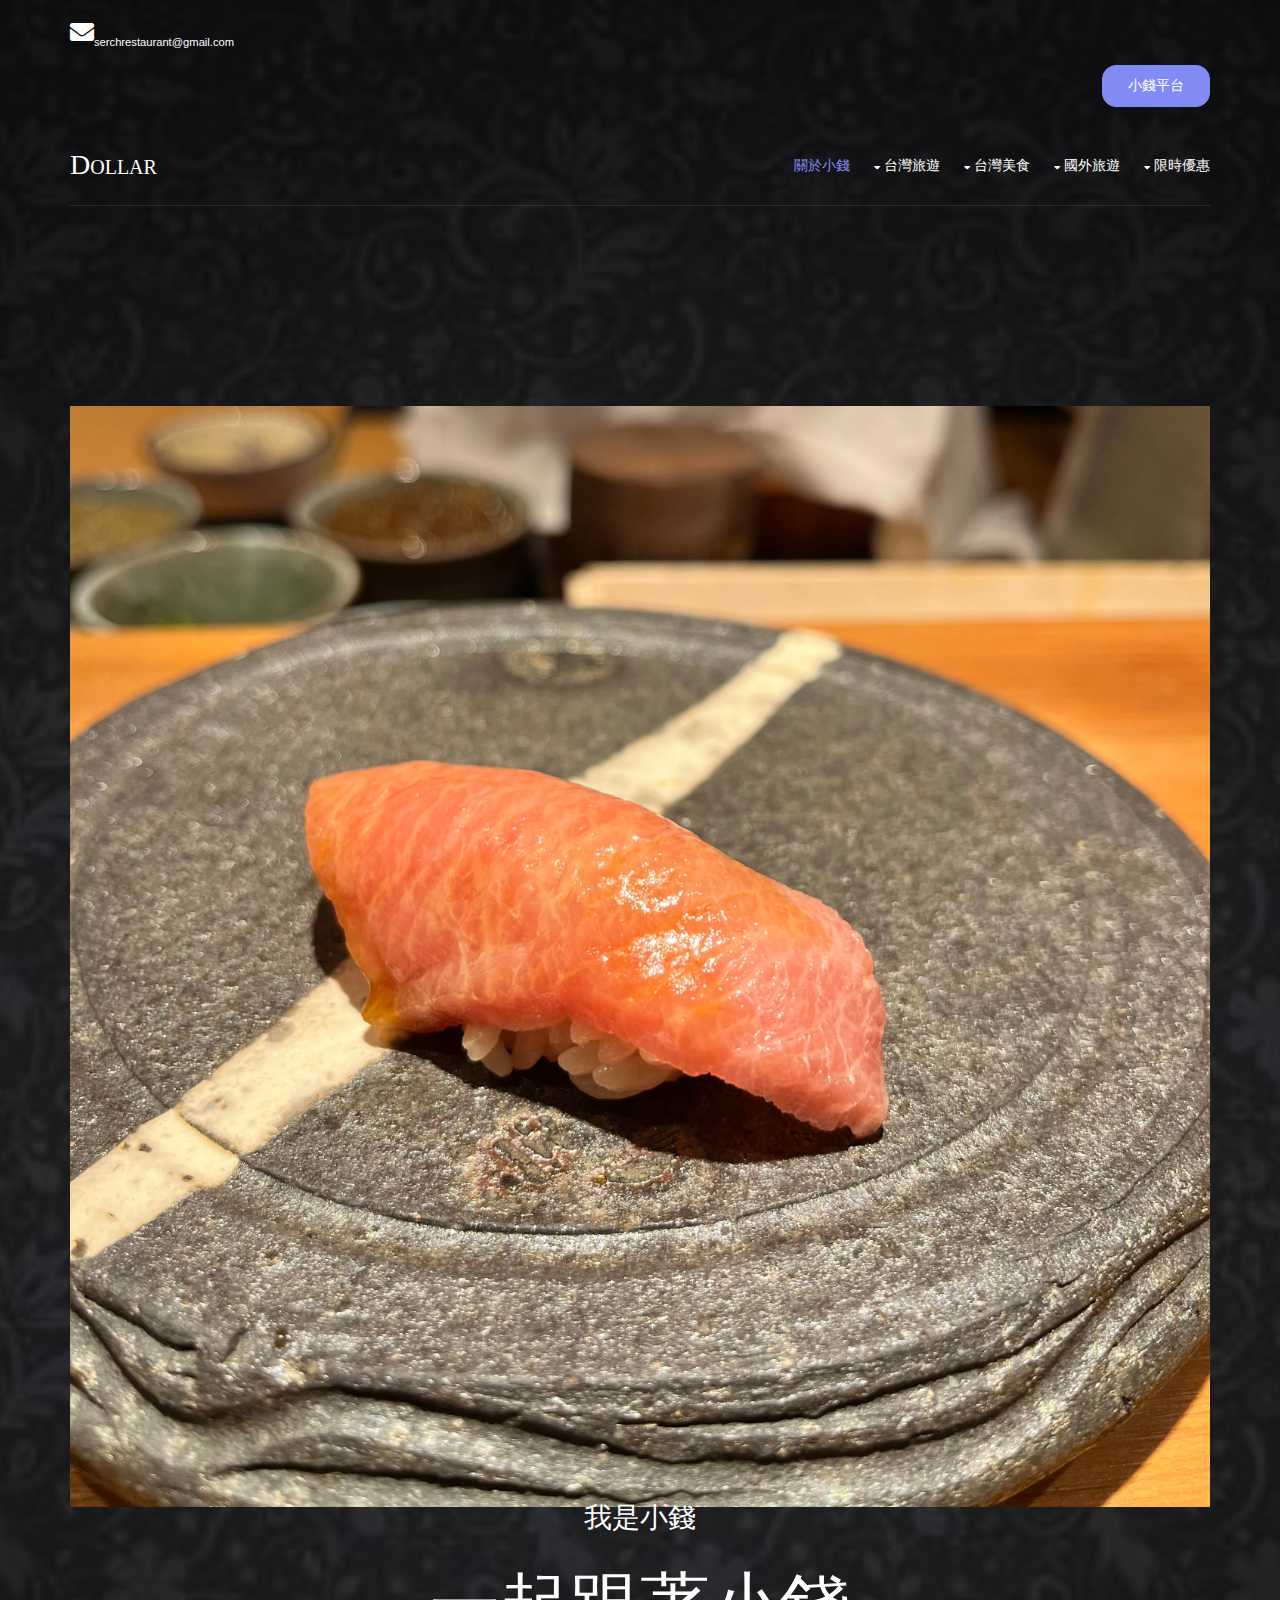
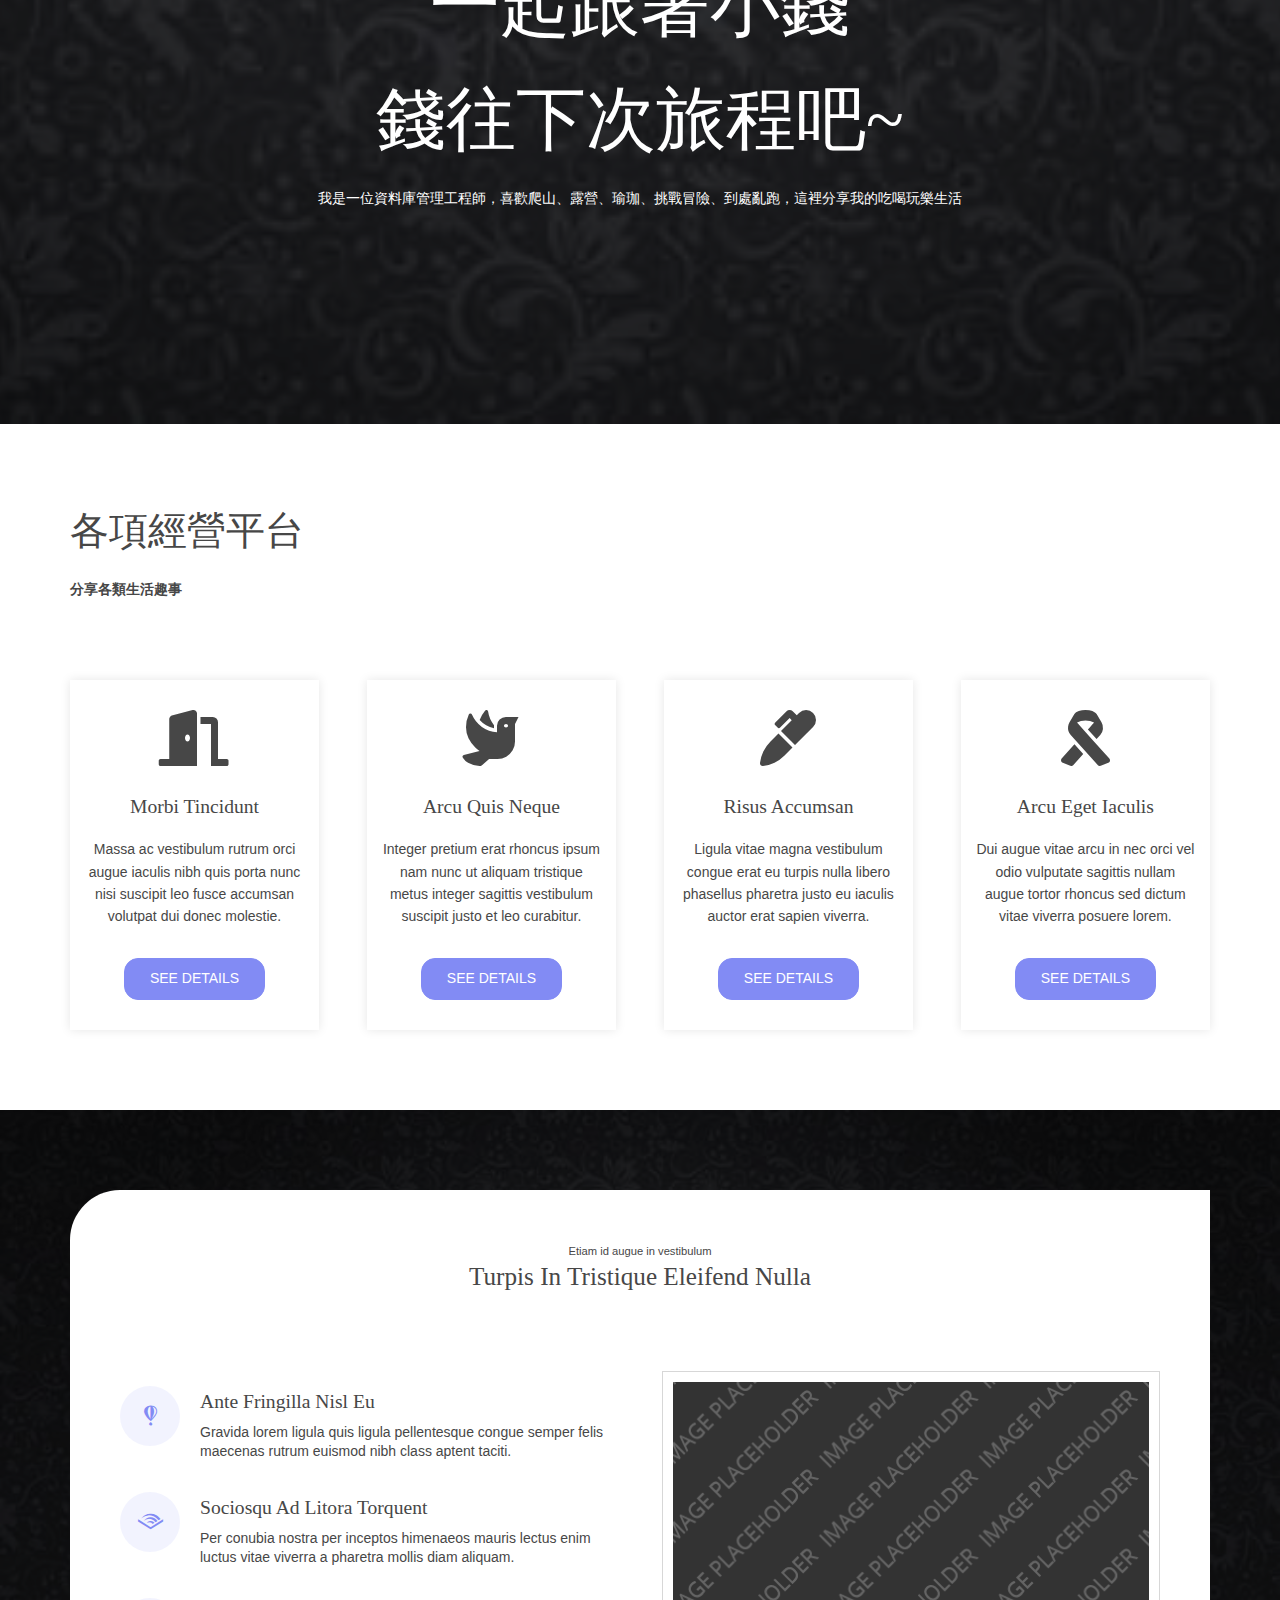
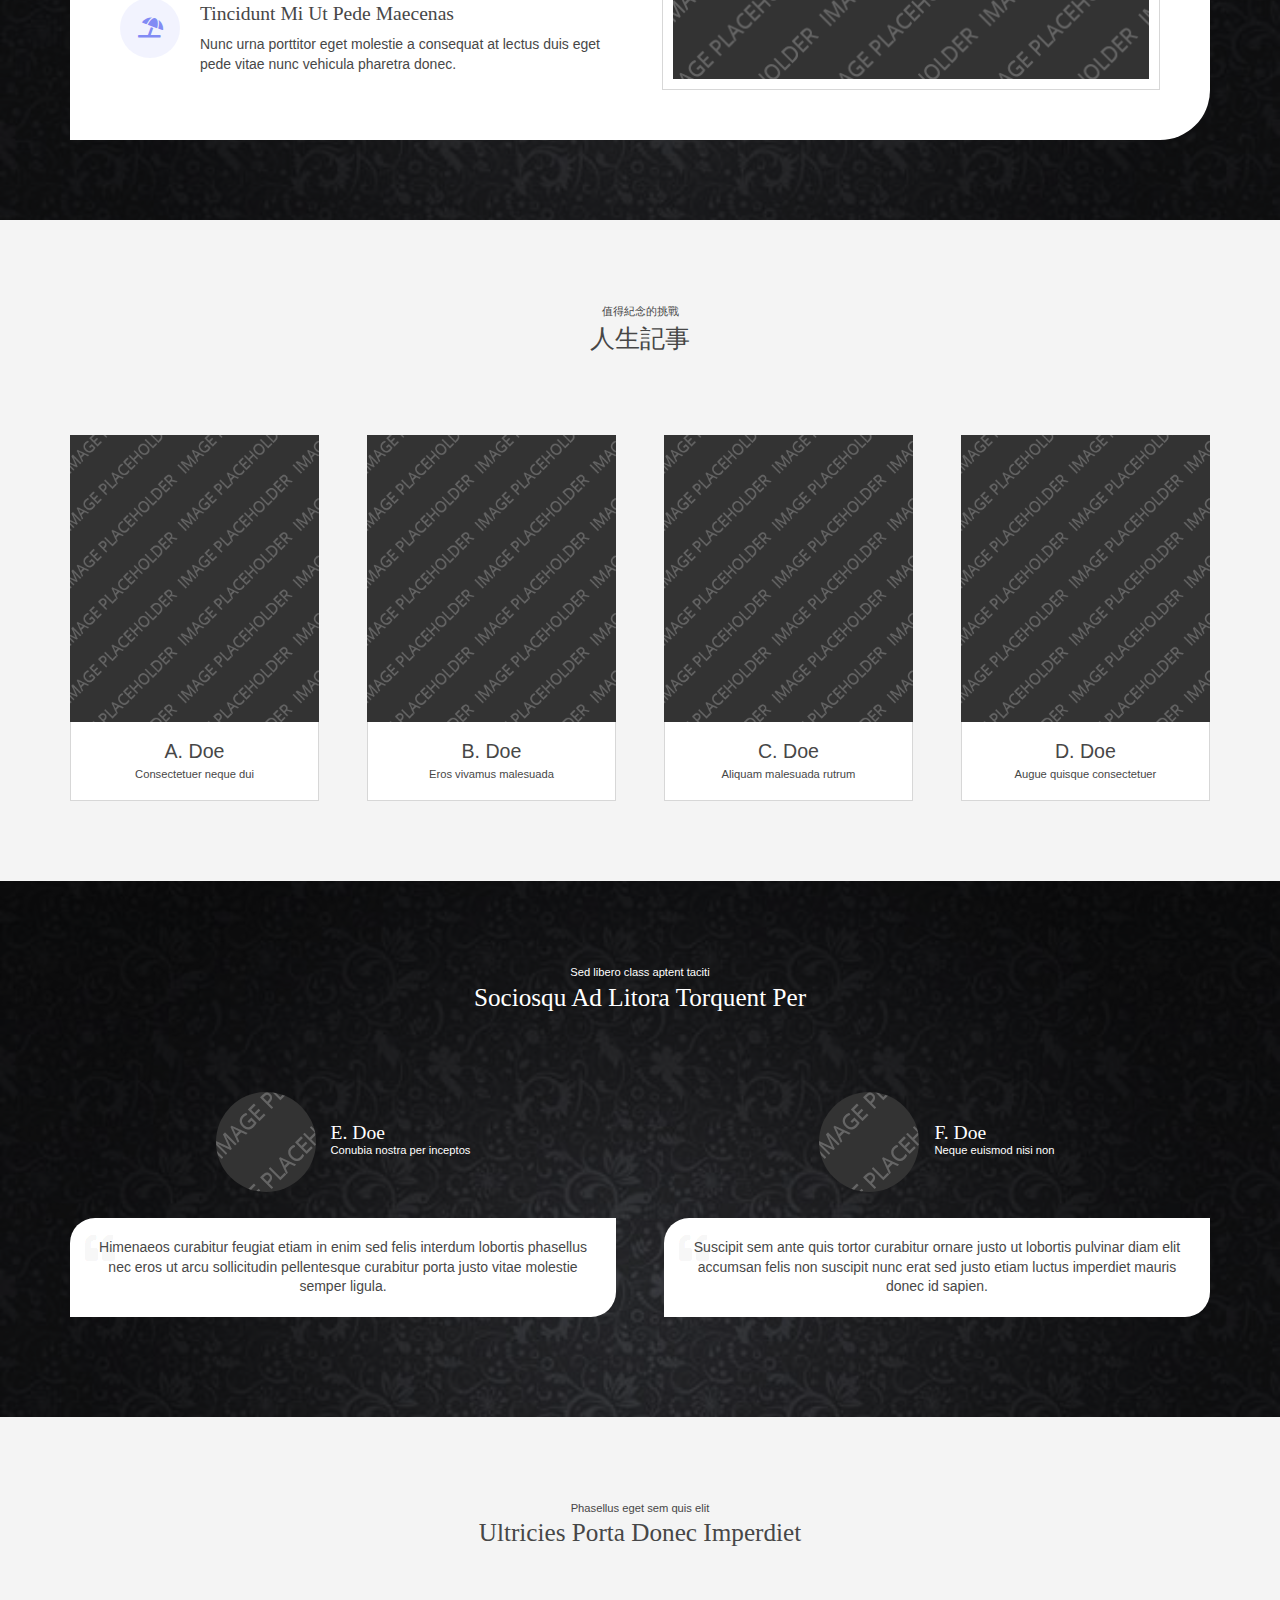
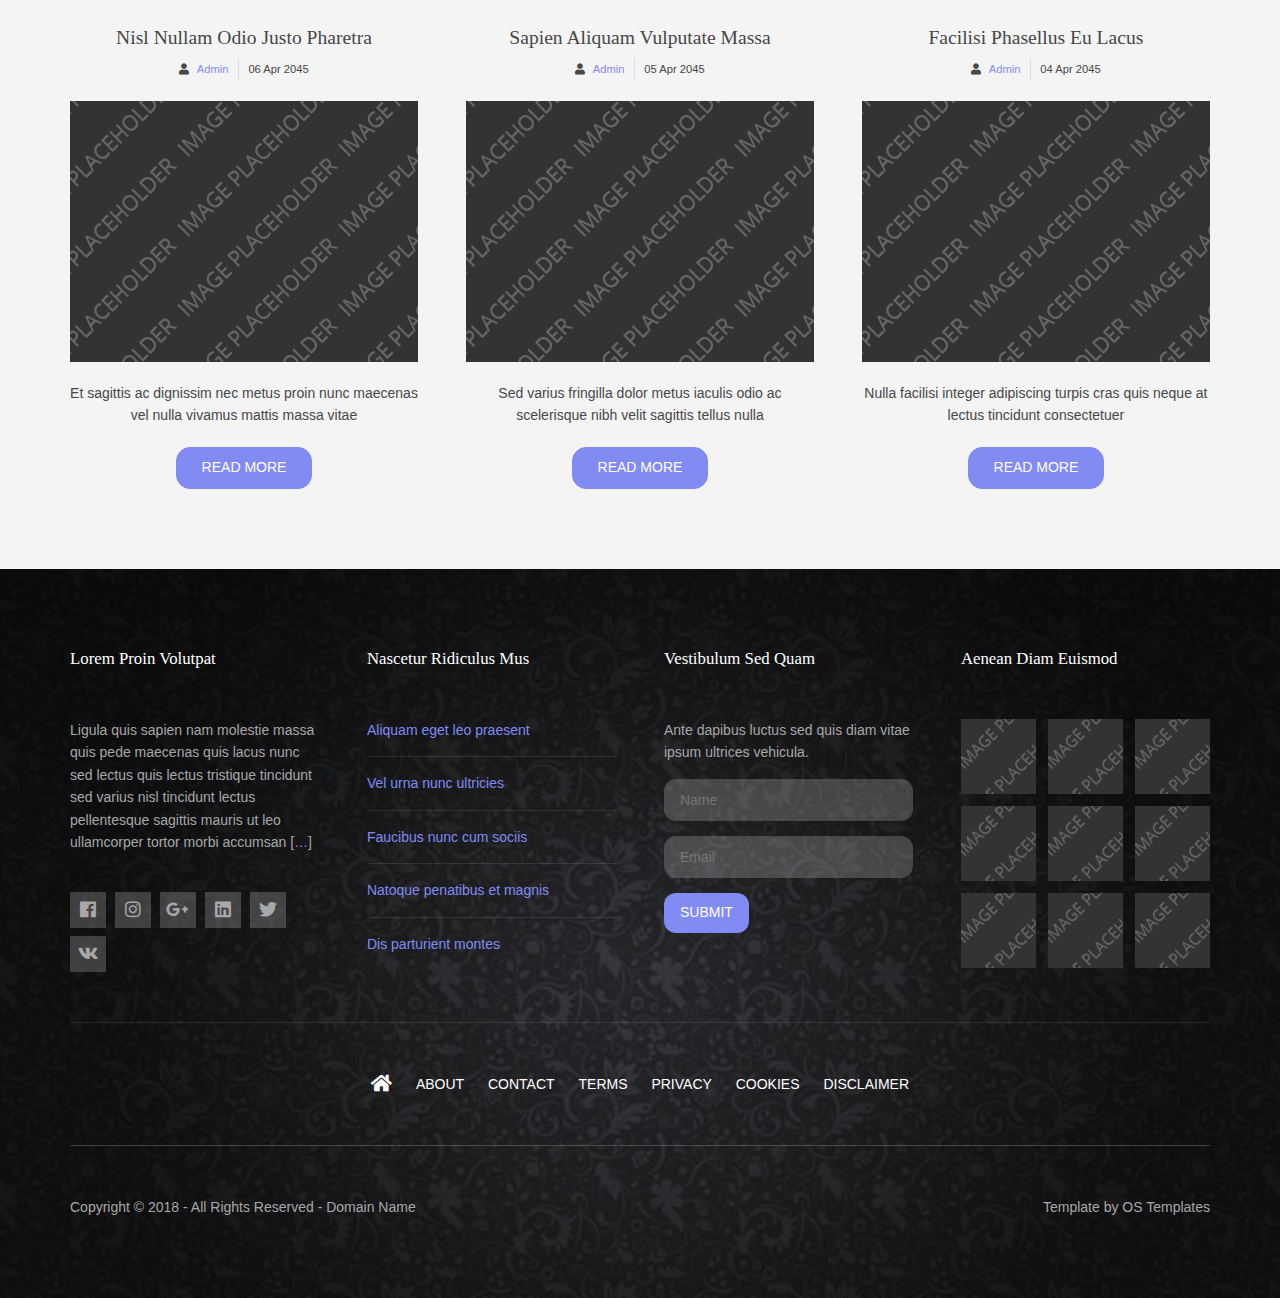
==== commit 39e7e9b8: "圖" ====
--- a/index.html
+++ b/index.html
@@ -98,6 +98,7 @@
   <!-- ################################################################################################ -->
   <div id="pageintro" class="hoc clear"> 
     <!-- ################################################################################################ -->
+    <img src="images/IMG_3057.jpg">
     <article>
       <p>我是小錢</p>
       <h2 class="heading">一起跟著小錢</h2>
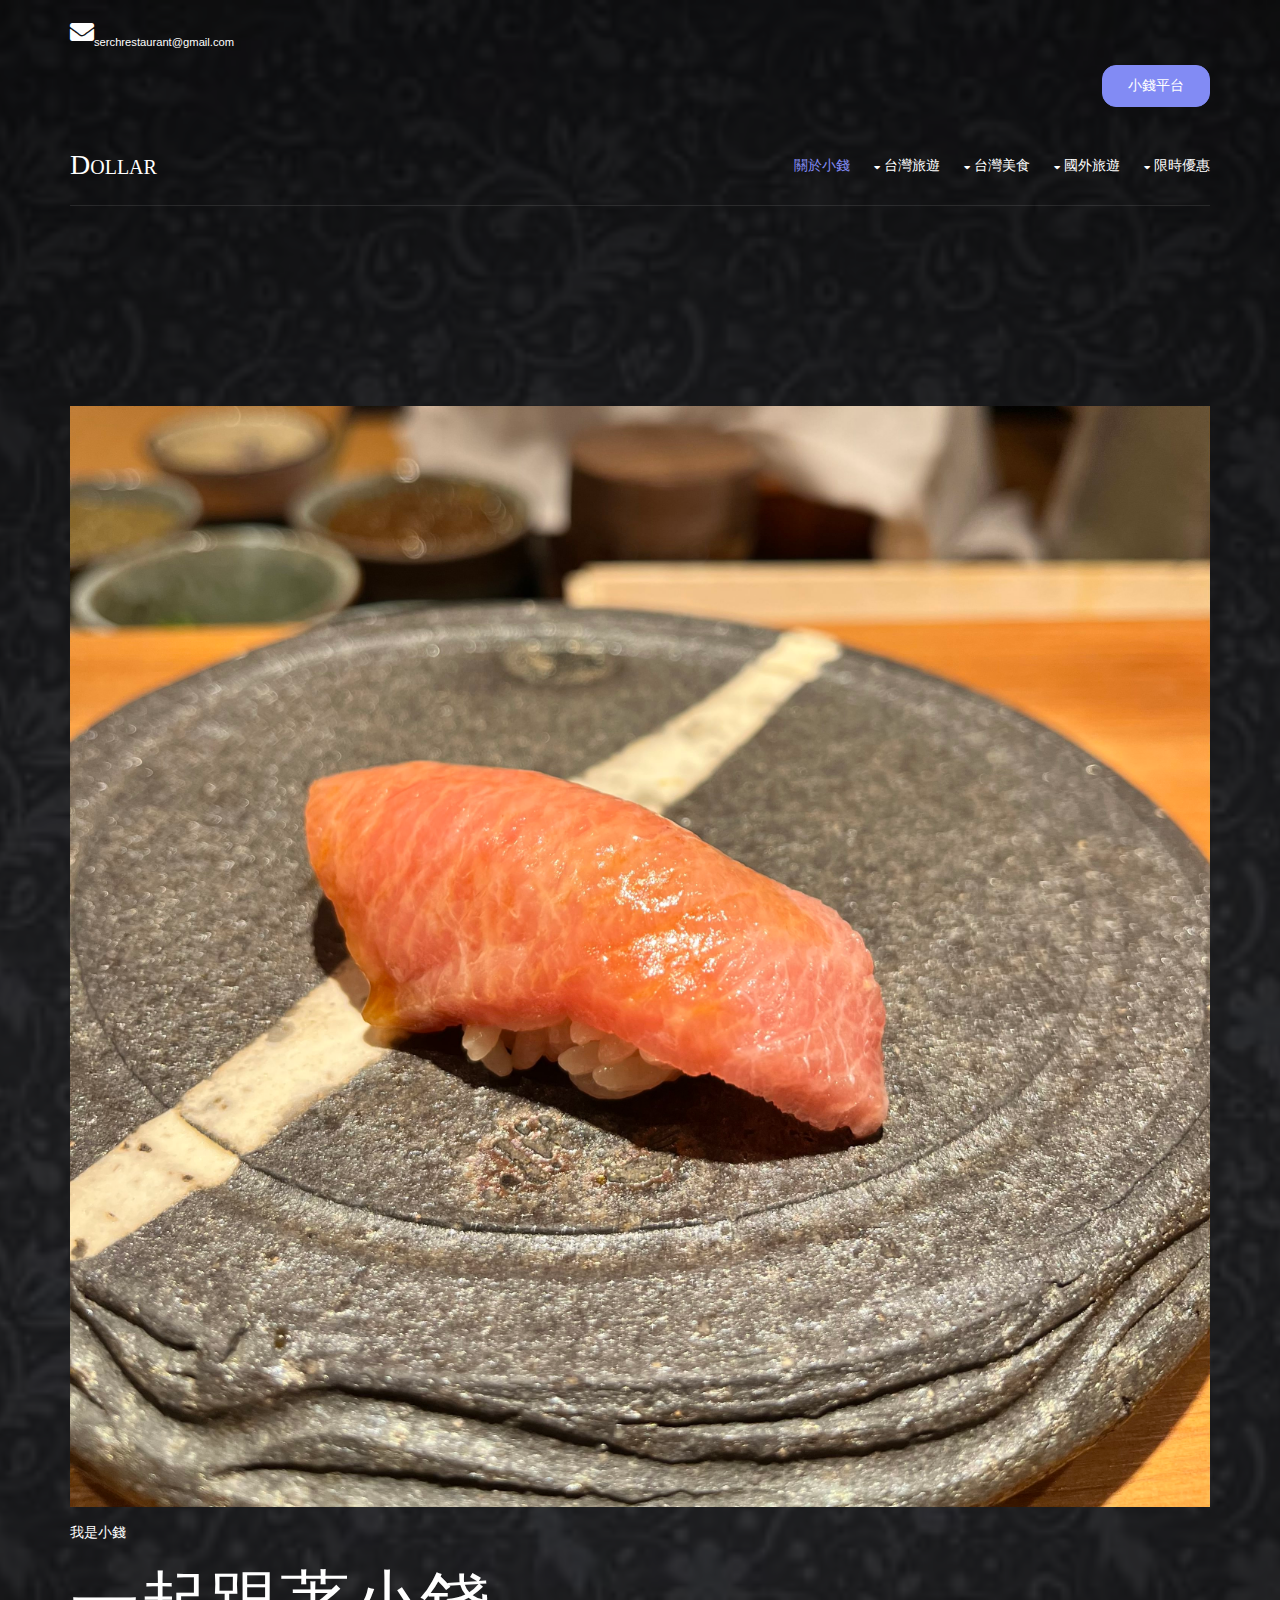
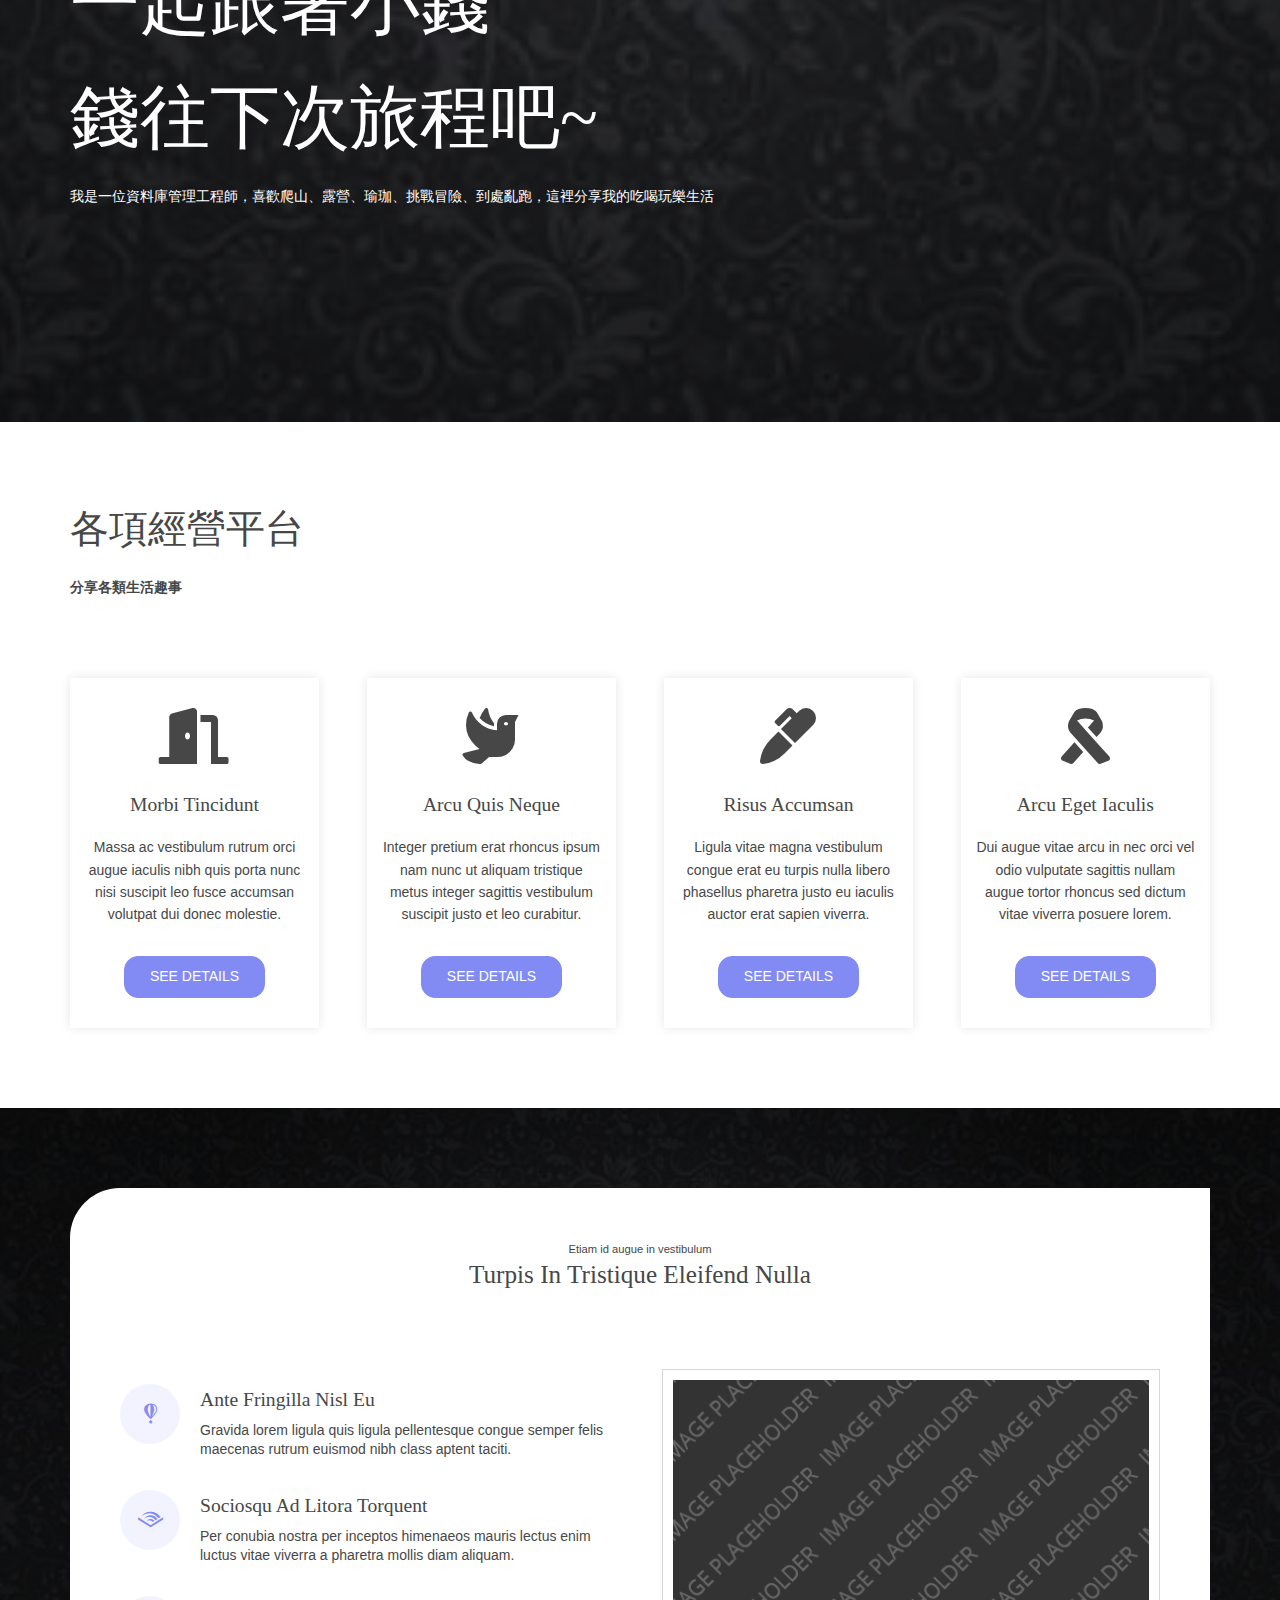
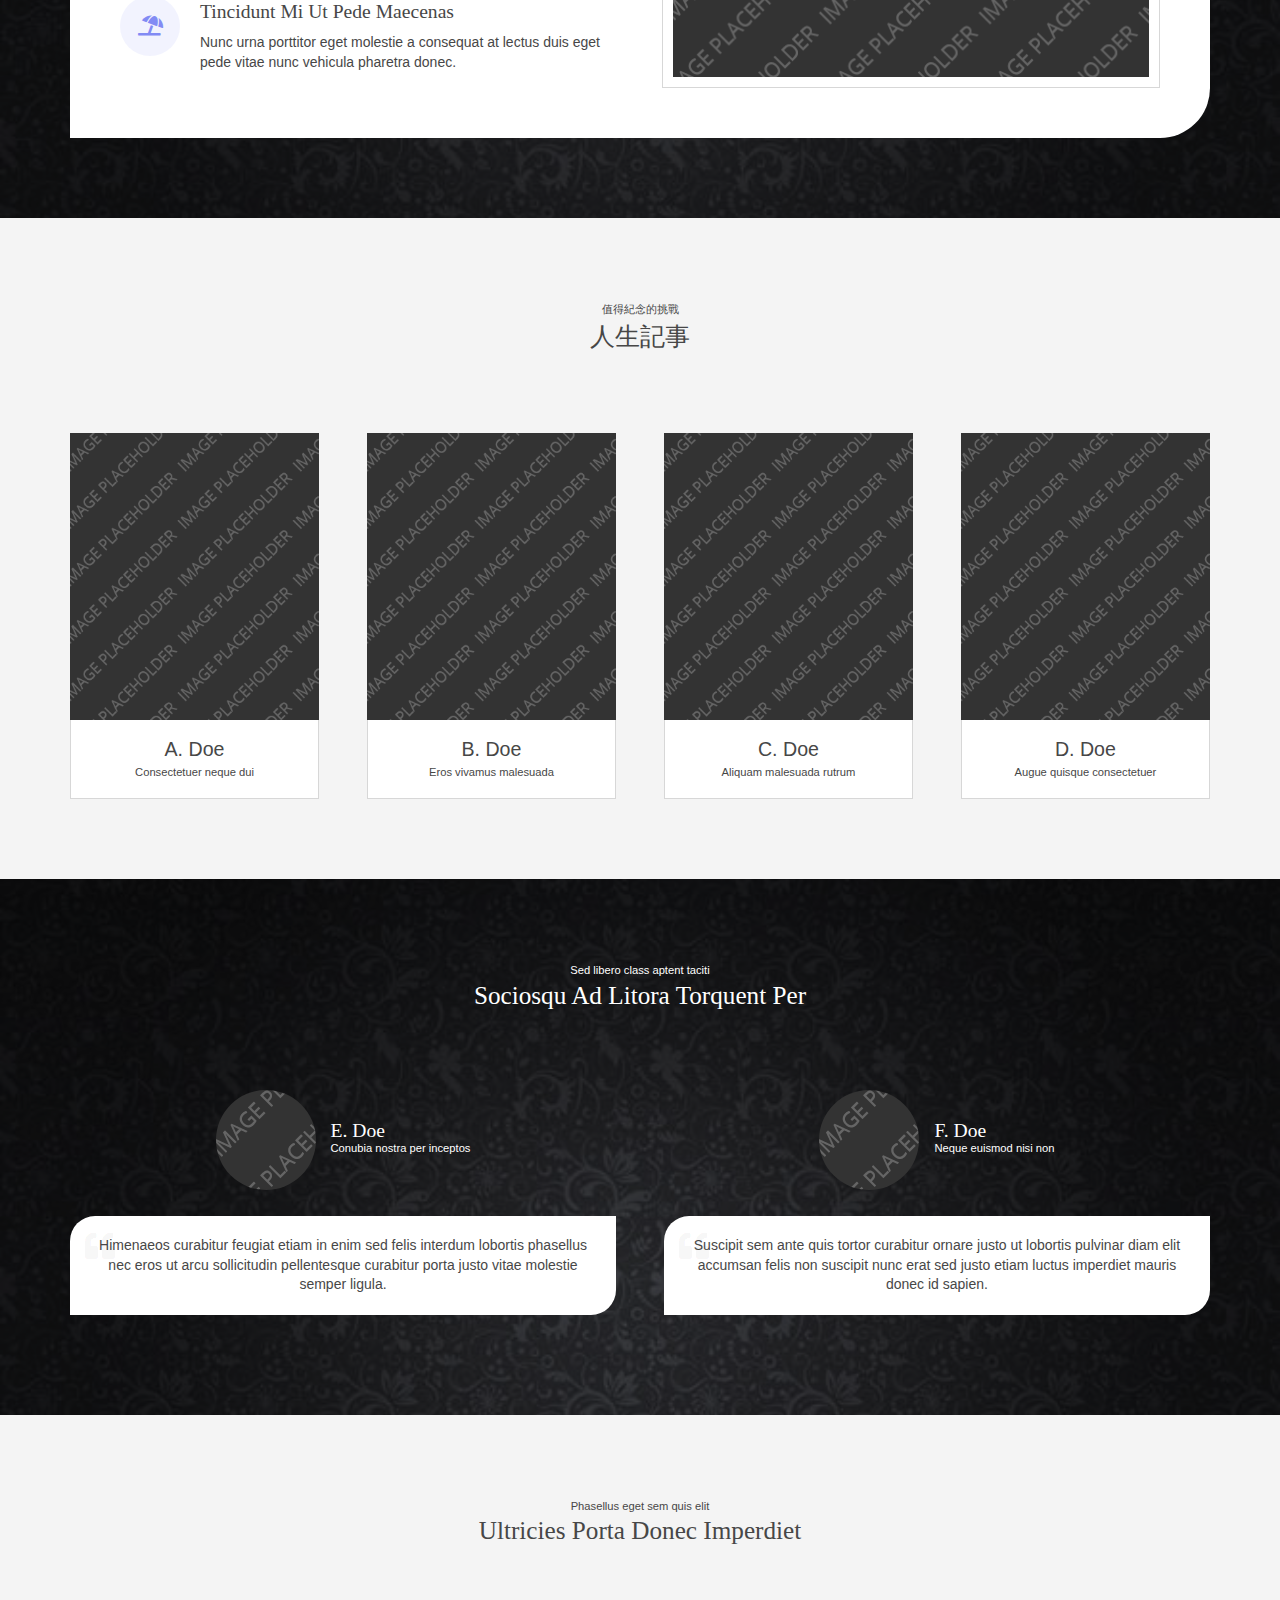
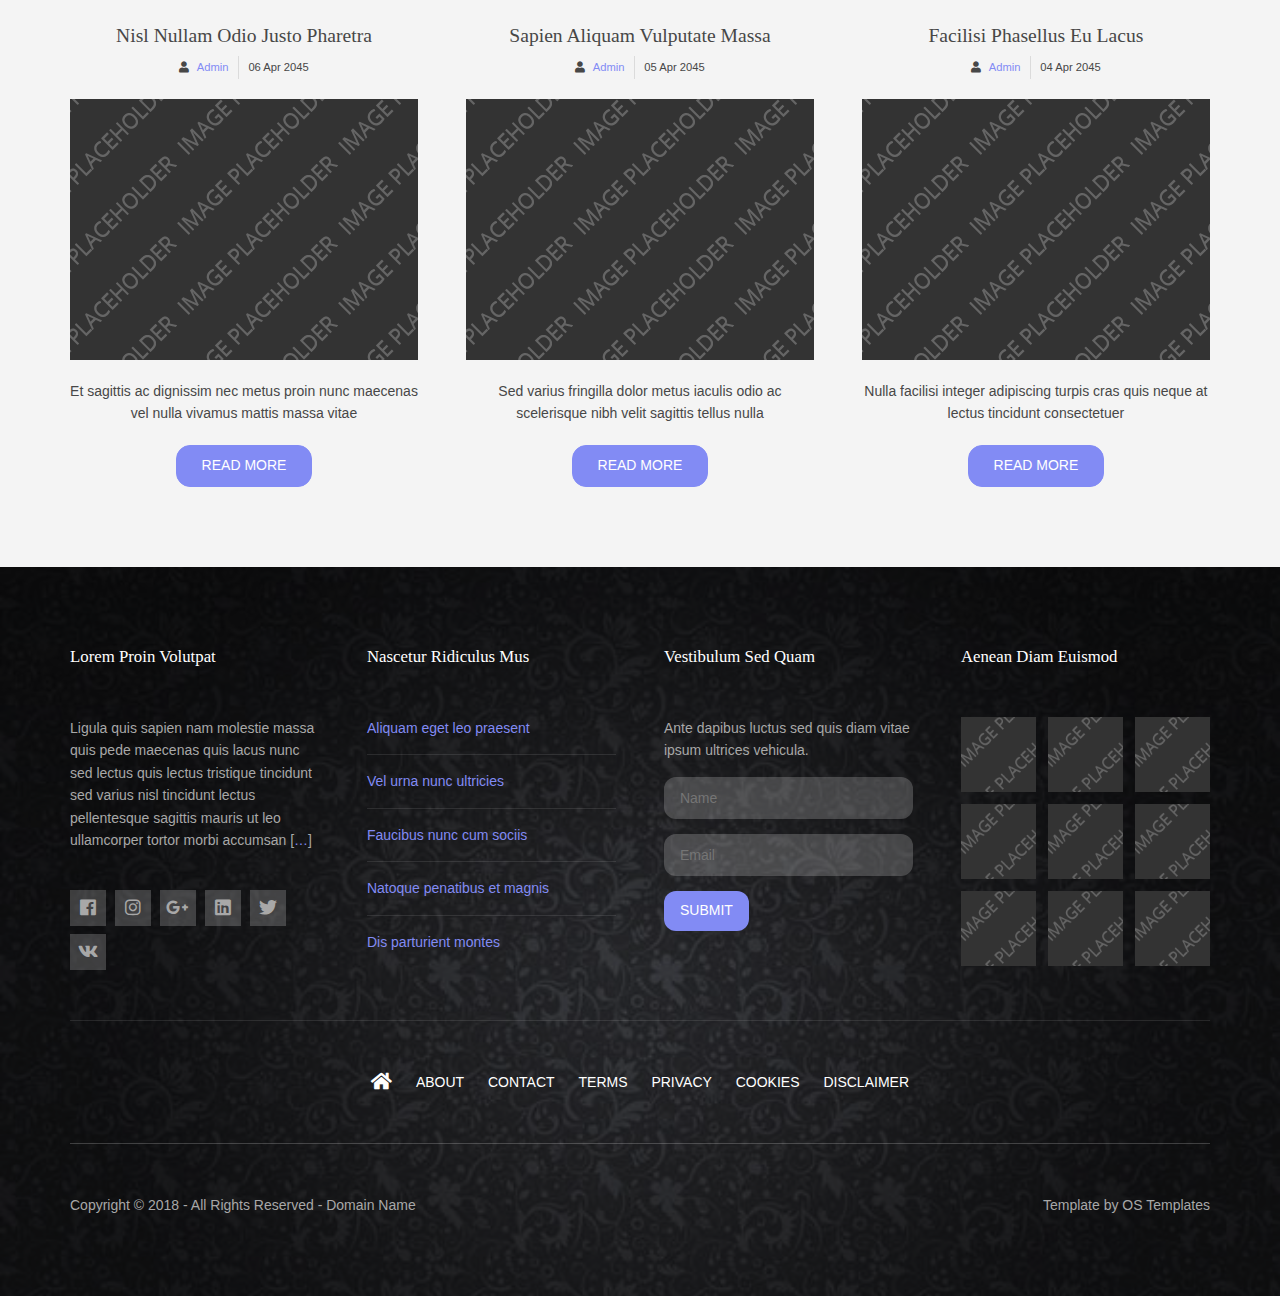
==== commit a4e90e44: "picture" ====
--- a/index.html
+++ b/index.html
@@ -98,14 +98,14 @@
   <!-- ################################################################################################ -->
   <div id="pageintro" class="hoc clear"> 
     <!-- ################################################################################################ -->
-    <img src="images/IMG_3057.jpg">
-    <article>
+    <div class="photo"> <img src="images/IMG_3057.jpg"></div>
+    <div class="intro">
       <p>我是小錢</p>
       <h2 class="heading">一起跟著小錢</h2>
       <h2 class="heading">錢往下次旅程吧~</h2>
       <p>我是一位資料庫管理工程師，喜歡爬山、露營、瑜珈、挑戰冒險、到處亂跑，這裡分享我的吃喝玩樂生活</p>
       
-    </article>
+    </div>
     <!-- ################################################################################################ -->
   </div>
   <!-- ################################################################################################ -->
